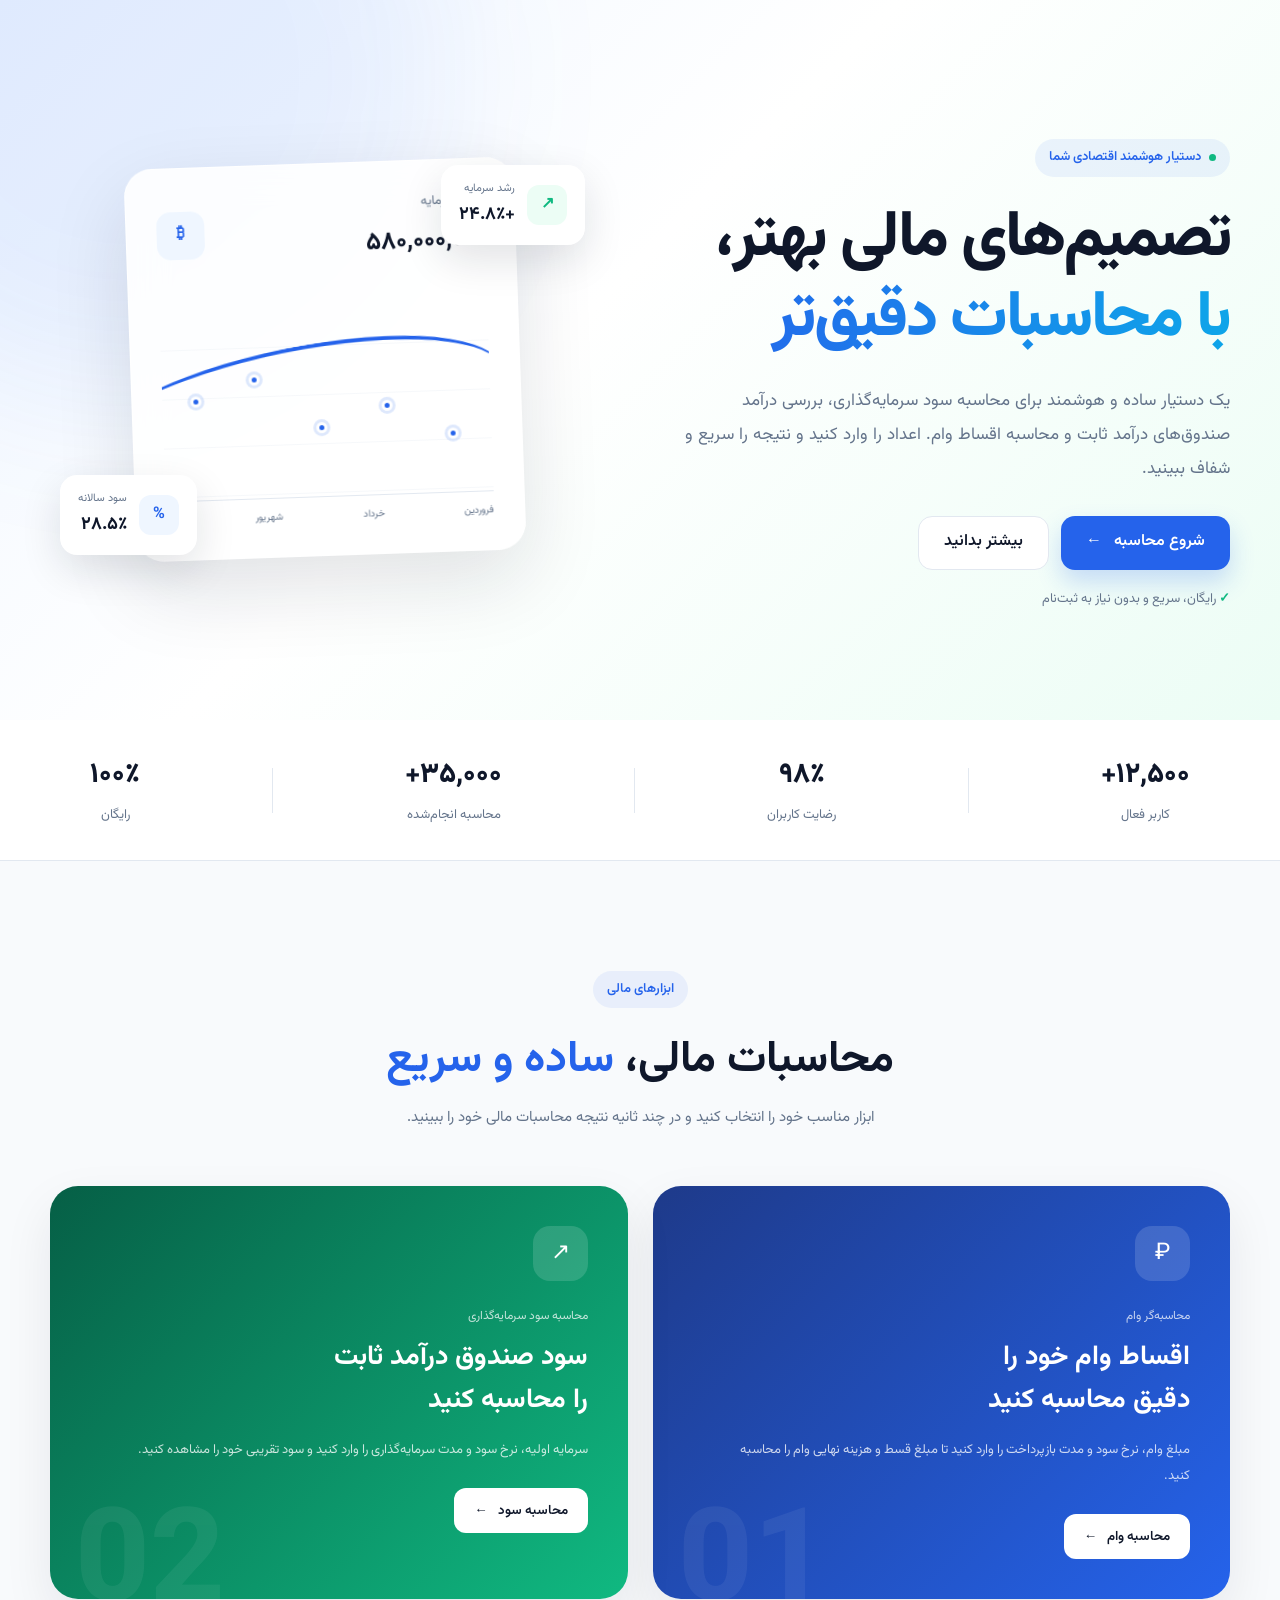
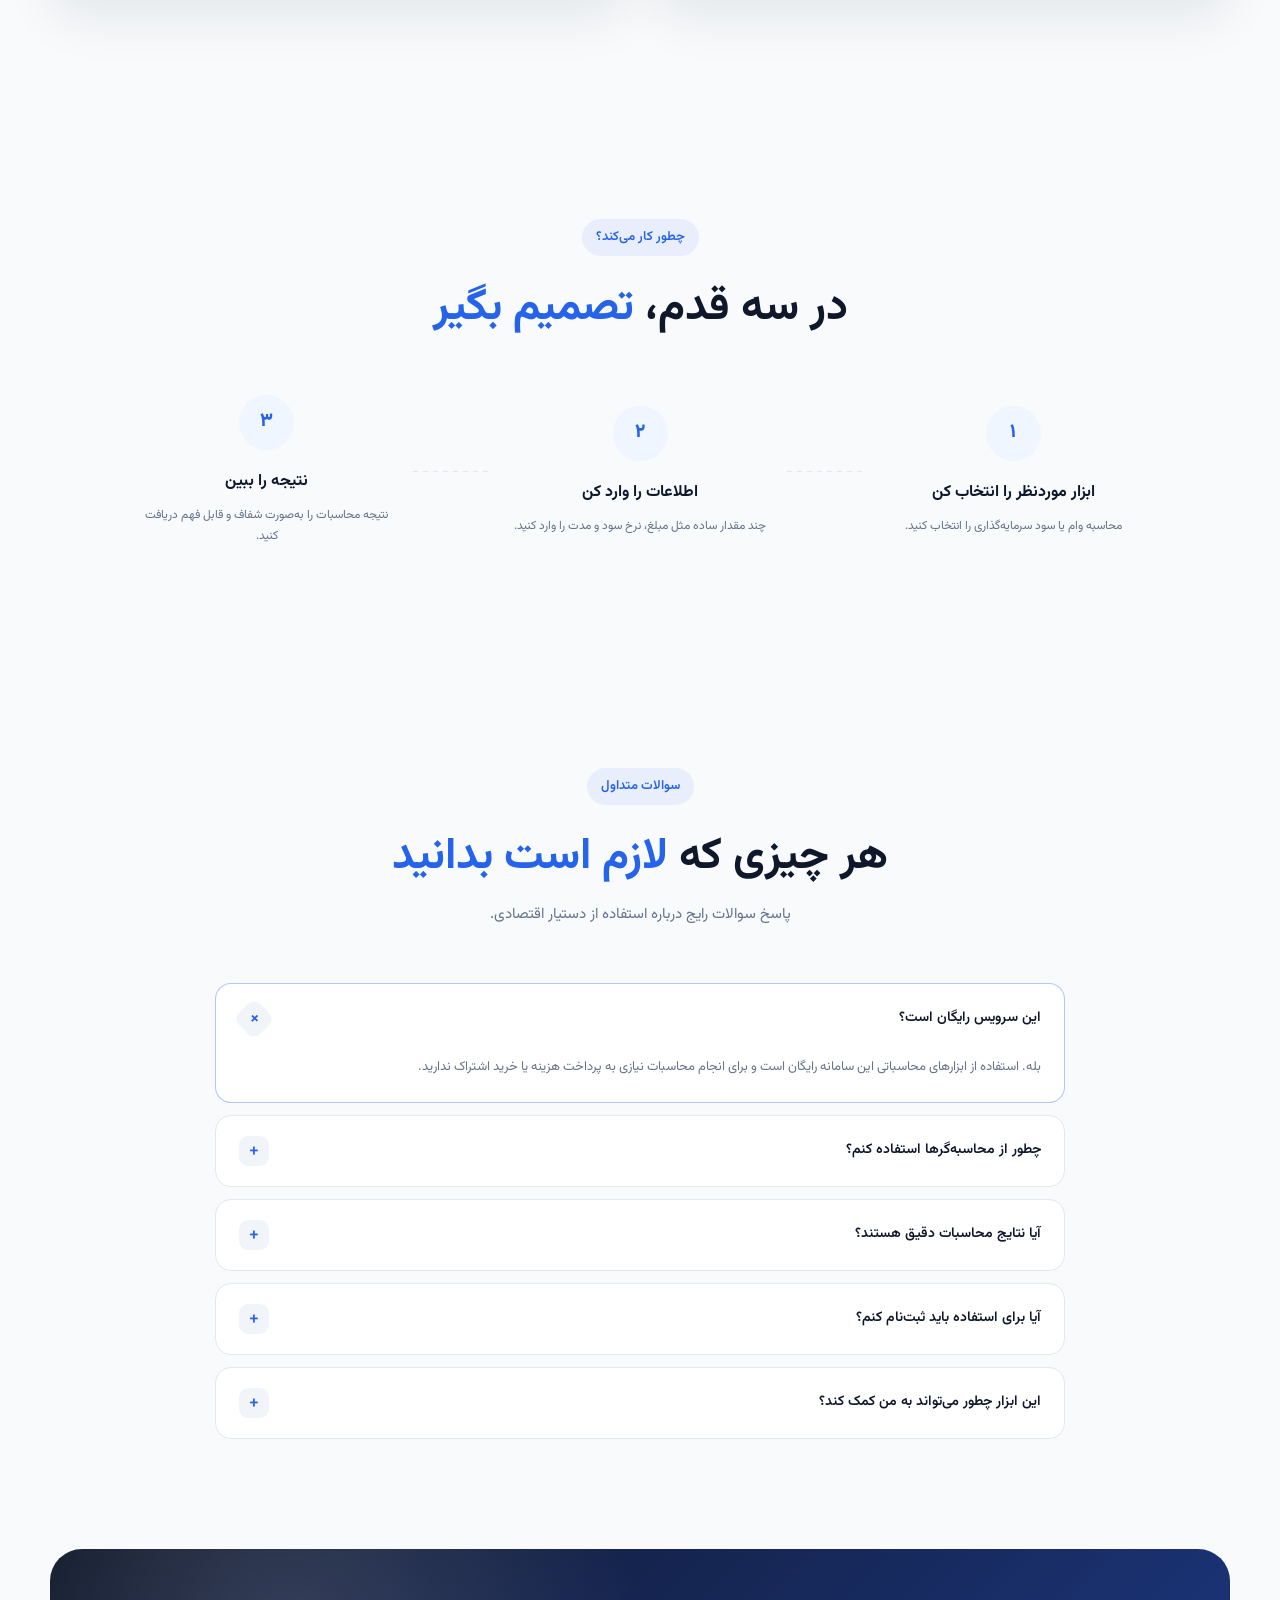
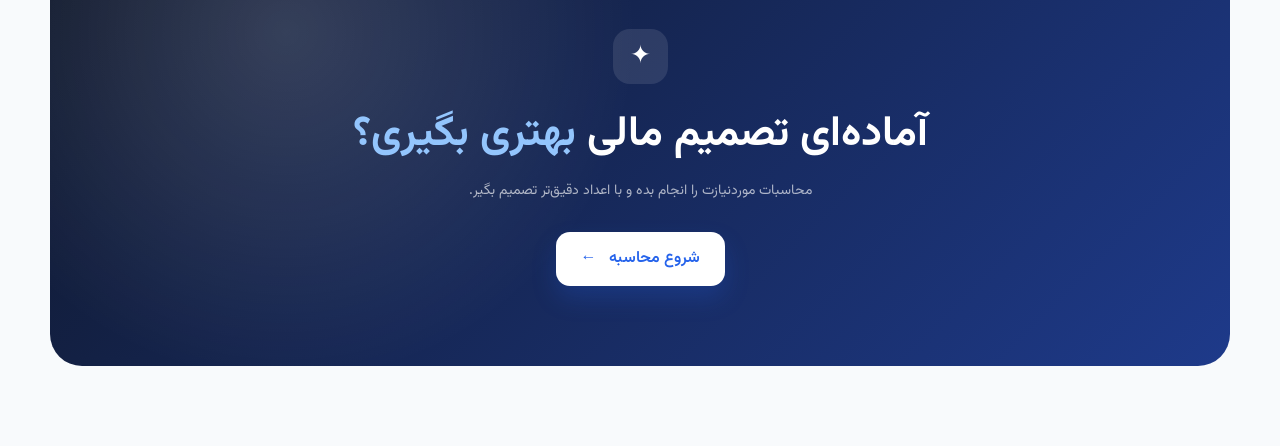
==== src/index.html @ a6ad6bf3 "added home page to project" ====
<!DOCTYPE html>
<html lang="fa" dir="rtl">
<head>
    <meta charset="UTF-8">
    <meta name="viewport" content="width=device-width, initial-scale=1.0">

    <title>دستیار هوشمند اقتصادی</title>

    <link rel="preconnect" href="https://fonts.googleapis.com">
    <link rel="preconnect" href="https://fonts.gstatic.com" crossorigin>
    <link href="https://fonts.googleapis.com/css2?family=Vazirmatn:wght@300;400;500;600;700;800&display=swap" rel="stylesheet">

    <link rel="stylesheet" href="css/style.css">
</head>

<body>

<main class="home-page">

    <!-- =========================
         HERO SECTION
    ========================== -->

    <section class="hero">

        <div class="hero-background"></div>

        <div class="hero-container">

            <div class="hero-content">

                <div class="hero-badge">
                    <span class="badge-dot"></span>
                    دستیار هوشمند اقتصادی شما
                </div>

                <h1>
                    تصمیم‌های مالی بهتر،
                    <span>با محاسبات دقیق‌تر</span>
                </h1>

                <p class="hero-description">
                    یک دستیار ساده و هوشمند برای محاسبه سود سرمایه‌گذاری،
                    بررسی درآمد صندوق‌های درآمد ثابت و محاسبه اقساط وام.
                    اعداد را وارد کنید و نتیجه را سریع و شفاف ببینید.
                </p>

                <div class="hero-actions">

                    <a href="#calculators" class="primary-button">
                        شروع محاسبه
                        <span>←</span>
                    </a>

                    <a href="#faq" class="secondary-button">
                        بیشتر بدانید
                    </a>

                </div>

                <div class="hero-note">
                    <span>✓</span>
                    رایگان، سریع و بدون نیاز به ثبت‌نام
                </div>

            </div>


            <!-- Hero Visual -->

            <div class="hero-visual">

                <div class="floating-card card-top">
                    <div class="mini-icon green">
                        ↗
                    </div>

                    <div>
                        <span>رشد سرمایه</span>
                        <strong>+۲۴.۸٪</strong>
                    </div>
                </div>


                <div class="main-dashboard-card">

                    <div class="dashboard-header">
                        <div>
                            <span>ارزش سرمایه</span>
                            <strong>۵۸۰,۰۰۰,۰۰۰</strong>
                        </div>

                        <div class="dashboard-icon">
                            ₿
                        </div>
                    </div>

                    <div class="chart">

                        <div class="chart-line"></div>

                        <div class="chart-point point-1"></div>
                        <div class="chart-point point-2"></div>
                        <div class="chart-point point-3"></div>
                        <div class="chart-point point-4"></div>
                        <div class="chart-point point-5"></div>

                    </div>

                    <div class="chart-labels">
                        <span>فروردین</span>
                        <span>خرداد</span>
                        <span>شهریور</span>
                        <span>آذر</span>
                    </div>

                </div>


                <div class="floating-card card-bottom">

                    <div class="mini-icon blue">
                        %
                    </div>

                    <div>
                        <span>سود سالانه</span>
                        <strong>۲۸.۵٪</strong>
                    </div>

                </div>

            </div>

        </div>

    </section>


    <!-- =========================
         STATISTICS
    ========================== -->

    <section class="statistics">

        <div class="stats-container">

            <div class="stat-item">
                <strong>۱۲,۵۰۰+</strong>
                <span>کاربر فعال</span>
            </div>

            <div class="stat-divider"></div>

            <div class="stat-item">
                <strong>۹۸٪</strong>
                <span>رضایت کاربران</span>
            </div>

            <div class="stat-divider"></div>

            <div class="stat-item">
                <strong>۳۵,۰۰۰+</strong>
                <span>محاسبه انجام‌شده</span>
            </div>

            <div class="stat-divider"></div>

            <div class="stat-item">
                <strong>۱۰۰٪</strong>
                <span>رایگان</span>
            </div>

        </div>

    </section>


    <!-- =========================
         CALCULATORS
    ========================== -->

    <section class="calculators" id="calculators">

        <div class="section-heading">

            <div class="section-badge">
                ابزارهای مالی
            </div>

            <h2>
                محاسبات مالی،
                <span>ساده و سریع</span>
            </h2>

            <p>
                ابزار مناسب خود را انتخاب کنید و در چند ثانیه نتیجه
                محاسبات مالی خود را ببینید.
            </p>

        </div>


        <div class="calculator-grid">

            <!-- Loan -->

            <article class="calculator-card loan-card">

                <div class="card-icon">
                    <span>₽</span>
                </div>

                <div class="card-content">

                    <div class="card-label">
                        محاسبه‌گر وام
                    </div>

                    <h3>
                        اقساط وام خود را
                        <br>
                        دقیق محاسبه کنید
                    </h3>

                    <p>
                        مبلغ وام، نرخ سود و مدت بازپرداخت را وارد کنید
                        تا مبلغ قسط و هزینه نهایی وام را محاسبه کنید.
                    </p>

                    <button class="card-button" type="button">
                        محاسبه وام
                        <span>←</span>
                    </button>

                </div>

                <div class="card-decoration">
                    01
                </div>

            </article>


            <!-- Investment -->

            <article class="calculator-card investment-card">

                <div class="card-icon">
                    <span>↗</span>
                </div>

                <div class="card-content">

                    <div class="card-label">
                        محاسبه سود سرمایه‌گذاری
                    </div>

                    <h3>
                        سود صندوق درآمد ثابت
                        <br>
                        را محاسبه کنید
                    </h3>

                    <p>
                        سرمایه اولیه، نرخ سود و مدت سرمایه‌گذاری را
                        وارد کنید و سود تقریبی خود را مشاهده کنید.
                    </p>

                    <button class="card-button" type="button">
                        محاسبه سود
                        <span>←</span>
                    </button>

                </div>

                <div class="card-decoration">
                    02
                </div>

            </article>

        </div>

    </section>


    <!-- =========================
         HOW IT WORKS
    ========================== -->

    <section class="how-it-works">

        <div class="section-heading">

            <div class="section-badge">
                چطور کار می‌کند؟
            </div>

            <h2>
                در سه قدم،
                <span>تصمیم بگیر</span>
            </h2>

        </div>


        <div class="steps">

            <div class="step">

                <div class="step-number">
                    ۱
                </div>

                <div class="step-content">

                    <h3>ابزار موردنظر را انتخاب کن</h3>

                    <p>
                        محاسبه وام یا سود سرمایه‌گذاری را انتخاب کنید.
                    </p>

                </div>

            </div>


            <div class="step-line"></div>


            <div class="step">

                <div class="step-number">
                    ۲
                </div>

                <div class="step-content">

                    <h3>اطلاعات را وارد کن</h3>

                    <p>
                        چند مقدار ساده مثل مبلغ، نرخ سود و مدت را وارد کنید.
                    </p>

                </div>

            </div>


            <div class="step-line"></div>


            <div class="step">

                <div class="step-number">
                    ۳
                </div>

                <div class="step-content">

                    <h3>نتیجه را ببین</h3>

                    <p>
                        نتیجه محاسبات را به‌صورت شفاف و قابل فهم دریافت کنید.
                    </p>

                </div>

            </div>

        </div>

    </section>


    <!-- =========================
         FAQ
    ========================== -->

    <section class="faq" id="faq">

        <div class="section-heading">

            <div class="section-badge">
                سوالات متداول
            </div>

            <h2>
                هر چیزی که
                <span>لازم است بدانید</span>
            </h2>

            <p>
                پاسخ سوالات رایج درباره استفاده از دستیار اقتصادی.
            </p>

        </div>


        <div class="faq-container">

            <details class="faq-item" open>

                <summary>
                    این سرویس رایگان است؟
                    <span>+</span>
                </summary>

                <p>
                    بله. استفاده از ابزارهای محاسباتی این سامانه
                    رایگان است و برای انجام محاسبات نیازی به پرداخت
                    هزینه یا خرید اشتراک ندارید.
                </p>

            </details>


            <details class="faq-item">

                <summary>
                    چطور از محاسبه‌گرها استفاده کنم؟
                    <span>+</span>
                </summary>

                <p>
                    کافی است ابزار موردنظر خود را انتخاب کنید،
                    اطلاعات موردنیاز را وارد کنید و نتیجه محاسبه
                    را مشاهده کنید.
                </p>

            </details>


            <details class="faq-item">

                <summary>
                    آیا نتایج محاسبات دقیق هستند؟
                    <span>+</span>
                </summary>

                <p>
                    محاسبات بر اساس اطلاعاتی که وارد می‌کنید انجام
                    می‌شوند. نتیجه برای برآورد و تصمیم‌گیری اولیه
                    طراحی شده و ممکن است با شرایط واقعی بانک یا
                    صندوق متفاوت باشد.
                </p>

            </details>


            <details class="faq-item">

                <summary>
                    آیا برای استفاده باید ثبت‌نام کنم؟
                    <span>+</span>
                </summary>

                <p>
                    خیر. برای انجام محاسبات نیازی به ایجاد حساب کاربری
                    یا ثبت‌نام ندارید.
                </p>

            </details>


            <details class="faq-item">

                <summary>
                    این ابزار چطور می‌تواند به من کمک کند؟
                    <span>+</span>
                </summary>

                <p>
                    با تبدیل محاسبات پیچیده مالی به چند ورودی ساده،
                    می‌توانید قبل از تصمیم‌گیری تصویر واضح‌تری از
                    هزینه و بازده احتمالی سرمایه خود داشته باشید.
                </p>

            </details>

        </div>

    </section>


    <!-- =========================
         FINAL CTA
    ========================== -->

    <section class="final-cta">

        <div class="cta-content">

            <div class="cta-icon">
                ✦
            </div>

            <h2>
                آماده‌ای تصمیم مالی
                <span>بهتری بگیری؟</span>
            </h2>

            <p>
                محاسبات موردنیازت را انجام بده و با اعداد دقیق‌تر
                تصمیم بگیر.
            </p>

            <a href="#calculators" class="cta-button">
                شروع محاسبه
                <span>←</span>
            </a>

        </div>

    </section>

</main>

<script src="js/main.js"></script>

</body>
</html>
---- src/css/style.css ----
:root {
    --primary: #2563eb;
    --primary-dark: #1d4ed8;
    --secondary: #10b981;
    --background: #f8fafc;
    --surface: #ffffff;
    --text: #0f172a;
    --text-secondary: #64748b;
    --border: #e2e8f0;
    --radius-lg: 28px;
    --radius-md: 18px;
    --shadow: 0 20px 50px rgba(15, 23, 42, 0.08);
}

* {
    margin: 0;
    padding: 0;
    box-sizing: border-box;
}

html {
    scroll-behavior: smooth;
}

body {
    font-family: "Vazirmatn", sans-serif;
    background: var(--background);
    color: var(--text);
    line-height: 1.8;
}

button, a {
    font-family: inherit;
}

a {
    text-decoration: none;
    color: inherit;
}

/* ========================= HERO ========================= */
.hero {
    position: relative;
    min-height: 720px;
    overflow: hidden;
    background: linear-gradient(135deg, #eff6ff 0%, #ffffff 45%, #ecfdf5 100%);
}

.hero-background {
    position: absolute;
    width: 650px;
    height: 650px;
    border-radius: 50%;
    background: rgba(37, 99, 235, 0.08);
    filter: blur(80px);
    top: -250px;
    left: -200px;
}

.hero-container {
    width: min(1180px, calc(100% - 40px));
    margin: auto;
    min-height: 720px;
    display: grid;
    grid-template-columns: 1fr 1fr;
    align-items: center;
    gap: 80px;
    position: relative;
    z-index: 2;
}

/* Hero Content */
.hero-content {
    padding-top: 30px;
}

.hero-badge, .section-badge {
    display: inline-flex;
    align-items: center;
    gap: 8px;
    padding: 7px 14px;
    border-radius: 999px;
    background: rgba(37, 99, 235, 0.08);
    color: var(--primary);
    font-size: 13px;
    font-weight: 600;
    margin-bottom: 22px;
}

.badge-dot {
    width: 7px;
    height: 7px;
    background: var(--secondary);
    border-radius: 50%;
}

.hero h1 {
    font-size: clamp(42px, 5vw, 70px);
    line-height: 1.25;
    letter-spacing: -2px;
    font-weight: 800;
    margin-bottom: 25px;
}

.hero h1 span {
    display: block;
    background: linear-gradient(90deg, var(--primary), #0ea5e9);
    -webkit-background-clip: text;
    background-clip: text;
    color: transparent;
}

.hero-description {
    max-width: 580px;
    font-size: 17px;
    color: var(--text-secondary);
    line-height: 2;
    margin-bottom: 30px;
}

.hero-actions {
    display: flex;
    gap: 12px;
    flex-wrap: wrap;
}

.primary-button, .secondary-button, .cta-button {
    display: inline-flex;
    align-items: center;
    justify-content: center;
    gap: 12px;
    min-height: 54px;
    padding: 0 25px;
    border-radius: 14px;
    font-weight: 600;
    transition: transform 0.2s ease, box-shadow 0.2s ease;
}

.primary-button, .cta-button {
    color: white;
    background: var(--primary);
    box-shadow: 0 12px 25px rgba(37, 99, 235, 0.22);
}

.primary-button:hover, .cta-button:hover {
    transform: translateY(-3px);
    box-shadow: 0 16px 30px rgba(37, 99, 235, 0.28);
}

.secondary-button {
    background: white;
    border: 1px solid var(--border);
}

.secondary-button:hover {
    transform: translateY(-2px);
}

.hero-note {
    margin-top: 18px;
    color: var(--text-secondary);
    font-size: 13px;
}

.hero-note span {
    color: var(--secondary);
    font-weight: bold;
}

/* ========================= HERO VISUAL ========================= */
.hero-visual {
    position: relative;
    height: 500px;
    display: flex;
    align-items: center;
    justify-content: center;
}

.main-dashboard-card {
    width: 390px;
    padding: 30px;
    border-radius: 28px;
    background: rgba(255, 255, 255, 0.88);
    backdrop-filter: blur(20px);
    border: 1px solid rgba(255, 255, 255, 0.8);
    box-shadow: 0 30px 80px rgba(15, 23, 42, 0.12);
    transform: rotate(-2deg);
}

.dashboard-header {
    display: flex;
    align-items: center;
    justify-content: space-between;
}

.dashboard-header span {
    display: block;
    color: var(--text-secondary);
    font-size: 13px;
}

.dashboard-header strong {
    display: block;
    margin-top: 5px;
    font-size: 25px;
}

.dashboard-icon {
    width: 48px;
    height: 48px;
    display: flex;
    align-items: center;
    justify-content: center;
    border-radius: 14px;
    background: #eff6ff;
    color: var(--primary);
    font-weight: bold;
}

.chart {
    height: 200px;
    margin-top: 30px;
    position: relative;
    overflow: hidden;
    border-bottom: 1px solid var(--border);
    background: repeating-linear-gradient(to bottom, transparent, transparent 48px, #eef2f7 49px);
}

.chart-line {
    position: absolute;
    width: 130%;
    height: 130px;
    right: -15px;
    top: 50px;
    border-top: 4px solid var(--primary);
    border-radius: 50%;
    transform: rotate(-8deg) skewX(-20deg);
}

.chart-point {
    position: absolute;
    width: 11px;
    height: 11px;
    border-radius: 50%;
    background: var(--primary);
    border: 3px solid white;
    box-shadow: 0 0 0 3px rgba(37, 99, 235, 0.15);
}

.point-1 {
    right: 10%;
    top: 135px;
}

.point-2 {
    right: 30%;
    top: 105px;
}

.point-3 {
    right: 50%;
    top: 125px;
}

.point-4 {
    right: 70%;
    top: 75px;
}

.point-5 {
    right: 88%;
    top: 95px;
}

.chart-labels {
    display: flex;
    justify-content: space-between;
    margin-top: 10px;
    color: var(--text-secondary);
    font-size: 10px;
}

.floating-card {
    position: absolute;
    display: flex;
    align-items: center;
    gap: 12px;
    padding: 14px 18px;
    background: white;
    border-radius: 17px;
    box-shadow: 0 15px 40px rgba(15, 23, 42, 0.12);
    z-index: 3;
}

.floating-card span {
    display: block;
    color: var(--text-secondary);
    font-size: 11px;
}

.floating-card strong {
    display: block;
    font-size: 18px;
}

.card-top {
    top: 55px;
    right: 15px;
}

.card-bottom {
    bottom: 55px;
    left: 10px;
}

.mini-icon {
    width: 40px;
    height: 40px;
    display: flex;
    align-items: center;
    justify-content: center;
    border-radius: 12px;
    font-weight: bold;
}

.mini-icon.green {
    color: var(--secondary);
    background: #ecfdf5;
}

.mini-icon.blue {
    color: var(--primary);
    background: #eff6ff;
}

/* ========================= STATISTICS ========================= */
.statistics {
    background: var(--surface);
    border-bottom: 1px solid var(--border);
}

.stats-container {
    width: min(1100px, calc(100% - 40px));
    margin: auto;
    min-height: 140px;
    display: flex;
    align-items: center;
    justify-content: space-between;
}

.stat-item {
    text-align: center;
}

.stat-item strong {
    display: block;
    font-size: 28px;
    font-weight: 800;
    color: var(--text);
}

.stat-item span {
    color: var(--text-secondary);
    font-size: 13px;
}

.stat-divider {
    height: 45px;
    width: 1px;
    background: var(--border);
}

/* ========================= GENERAL SECTIONS ========================= */
.calculators, .how-it-works, .faq {
    width: min(1180px, calc(100% - 40px));
    margin: auto;
    padding: 110px 0;
}

.section-heading {
    max-width: 650px;
    margin: 0 auto 55px;
    text-align: center;
}

.section-heading h2 {
    font-size: clamp(30px, 4vw, 44px);
    line-height: 1.4;
    margin-bottom: 12px;
}

.section-heading h2 span {
    color: var(--primary);
}

.section-heading p {
    color: var(--text-secondary);
    font-size: 15px;
}

/* ========================= CALCULATOR CARDS ========================= */
.calculator-grid {
    display: grid;
    grid-template-columns: repeat(2, 1fr);
    gap: 25px;
}

.calculator-card {
    position: relative;
    overflow: hidden;
    min-height: 360px;
    padding: 40px;
    border-radius: var(--radius-lg);
    color: white;
    box-shadow: var(--shadow);
    transition: transform 0.25s ease, box-shadow 0.25s ease;
}

.calculator-card:hover {
    transform: translateY(-7px);
    box-shadow: 0 30px 60px rgba(15, 23, 42, 0.13);
}

.loan-card {
    background: linear-gradient(135deg, #1e3a8a, #2563eb);
}

.investment-card {
    background: linear-gradient(135deg, #065f46, #10b981);
}

.card-icon {
    width: 55px;
    height: 55px;
    display: flex;
    align-items: center;
    justify-content: center;
    border-radius: 17px;
    background: rgba(255, 255, 255, 0.14);
    font-size: 23px;
    margin-bottom: 25px;
}

.card-label {
    font-size: 12px;
    opacity: 0.75;
    margin-bottom: 8px;
}

.calculator-card h3 {
    font-size: 27px;
    line-height: 1.6;
    margin-bottom: 15px;
}

.calculator-card p {
    max-width: 470px;
    color: rgba(255, 255, 255, 0.78);
    font-size: 13px;
    line-height: 2;
}

.card-button {
    margin-top: 25px;
    padding: 12px 20px;
    border: 0;
    border-radius: 12px;
    background: white;
    color: var(--text);
    font-family: inherit;
    font-weight: 600;
    cursor: pointer;
    display: flex;
    gap: 10px;
    align-items: center;
}

.card-decoration {
    position: absolute;
    bottom: -35px;
    left: 25px;
    font-size: 130px;
    font-weight: 800;
    opacity: 0.06;
    line-height: 1;
}

/* ========================= HOW IT WORKS ========================= */
.how-it-works {
    max-width: 1000px;
}

.steps {
    display: flex;
    align-items: center;
    justify-content: center;
    gap: 20px;
}

.step {
    flex: 1;
    text-align: center;
}

.step-number {
    width: 55px;
    height: 55px;
    margin: 0 auto 18px;
    display: flex;
    align-items: center;
    justify-content: center;
    border-radius: 50%;
    background: #eff6ff;
    color: var(--primary);
    font-weight: 800;
    font-size: 19px;
}

.step h3 {
    font-size: 16px;
    margin-bottom: 8px;
}

.step p {
    color: var(--text-secondary);
    font-size: 12px;
}

.step-line {
    width: 80px;
    height: 1px;
    background: repeating-linear-gradient(to right, var(--border) 0, var(--border) 5px, transparent 5px, transparent 10px);
}

/* ========================= FAQ ========================= */
.faq {
    max-width: 850px;
}

.faq-container {
    display: flex;
    flex-direction: column;
    gap: 12px;
}

.faq-item {
    background: white;
    border: 1px solid var(--border);
    border-radius: 16px;
    overflow: hidden;
    transition: border-color 0.2s ease;
}

.faq-item[open] {
    border-color: rgba(37, 99, 235, 0.35);
}

.faq-item summary {
    cursor: pointer;
    list-style: none;
    padding: 20px 23px;
    display: flex;
    align-items: center;
    justify-content: space-between;
    font-size: 14px;
    font-weight: 600;
}

.faq-item summary::-webkit-details-marker {
    display: none;
}

.faq-item summary span {
    width: 30px;
    height: 30px;
    display: flex;
    align-items: center;
    justify-content: center;
    border-radius: 9px;
    background: #f1f5f9;
    color: var(--primary);
    font-size: 18px;
    transition: transform 0.2s ease;
}

.faq-item[open] summary span {
    transform: rotate(45deg);
}

.faq-item p {
    padding: 0 23px 22px;
    color: var(--text-secondary);
    font-size: 13px;
    line-height: 2;
}

/* ========================= FINAL CTA ========================= */
.final-cta {
    width: min(1180px, calc(100% - 40px));
    margin: 0 auto 80px;
    border-radius: 32px;
    padding: 80px 30px;
    text-align: center;
    background: radial-gradient(circle at 20% 20%, rgba(255, 255, 255, 0.15), transparent 35%), linear-gradient(135deg, #0f172a, #1e3a8a);
    color: white;
}

.cta-content {
    max-width: 600px;
    margin: auto;
}

.cta-icon {
    width: 55px;
    height: 55px;
    margin: 0 auto 20px;
    display: flex;
    align-items: center;
    justify-content: center;
    border-radius: 17px;
    background: rgba(255, 255, 255, 0.1);
    font-size: 25px;
}

.final-cta h2 {
    font-size: clamp(28px, 4vw, 42px);
    line-height: 1.5;
    margin-bottom: 12px;
}

.final-cta h2 span {
    color: #93c5fd;
}

.final-cta p {
    color: rgba(255, 255, 255, 0.65);
    font-size: 14px;
    margin-bottom: 28px;
}

.cta-button {
    background: white;
    color: var(--primary);
}

/* ========================= RESPONSIVE ========================= */
@media (max-width: 900px) {
    .hero-container {
        grid-template-columns: 1fr;
        text-align: center;
        gap: 20px;
        padding-top: 80px;
        padding-bottom: 80px;
    }

    .hero {
        min-height: auto;
    }

    .hero-container {
        min-height: auto;
    }

    .hero-description {
        margin-left: auto;
        margin-right: auto;
    }

    .hero-actions {
        justify-content: center;
    }

    .hero-note {
        text-align: center;
    }

    .hero-visual {
        height: 430px;
    }

    .calculator-grid {
        grid-template-columns: 1fr;
    }

    .stats-container {
        flex-wrap: wrap;
        padding: 35px 0;
        gap: 30px;
    }

    .stat-item {
        width: calc(50% - 15px);
    }

    .stat-divider {
        display: none;
    }
}

@media (max-width: 650px) {
    .hero-container, .calculators, .how-it-works, .faq {
        width: min(100% - 28px, 1180px);
    }

    .hero h1 {
        font-size: 38px;
        letter-spacing: -1px;
    }

    .hero-description {
        font-size: 14px;
    }

    .hero-visual {
        height: 350px;
    }

    .main-dashboard-card {
        width: min(330px, 90vw);
        padding: 22px;
    }

    .floating-card {
        padding: 10px 13px;
    }

    .card-top {
        top: 20px;
        right: 0;
    }

    .card-bottom {
        bottom: 20px;
        left: 0;
    }

    .calculator-card {
        padding: 28px;
        min-height: 330px;
    }

    .calculator-card h3 {
        font-size: 23px;
    }

    .steps {
        flex-direction: column;
        gap: 25px;
    }

    .step {
        max-width: 300px;
    }

    .step-line {
        width: 1px;
        height: 45px;
    }

    .stat-item strong {
        font-size: 22px;
    }

    .stat-item span {
        font-size: 11px;
    }

    .final-cta {
        width: calc(100% - 28px);
        padding: 60px 20px;
    }
}

@media (max-width: 420px) {
    .hero-actions {
        flex-direction: column;
    }

    .primary-button, .secondary-button {
        width: 100%;
    }

    .hero-visual {
        transform: scale(0.92);
    }

    .calculator-card {
        padding: 25px;
    }
}
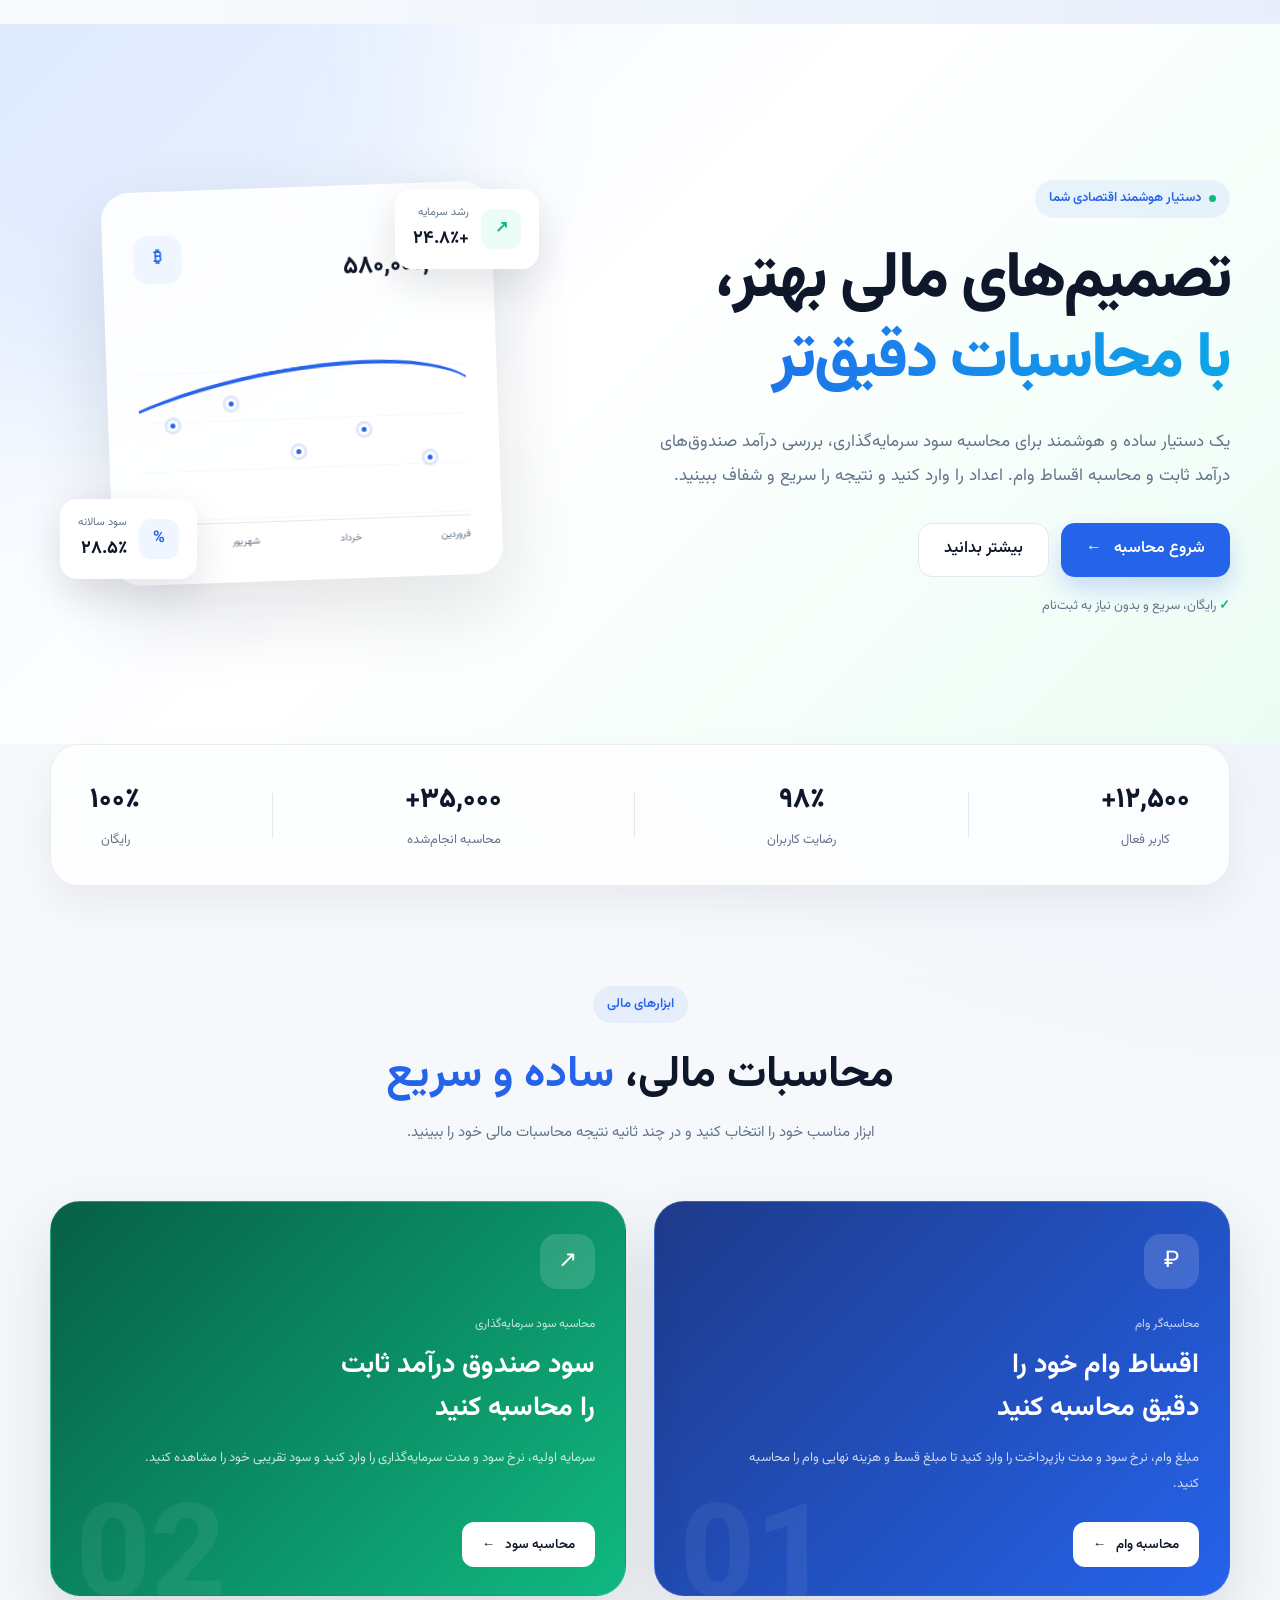
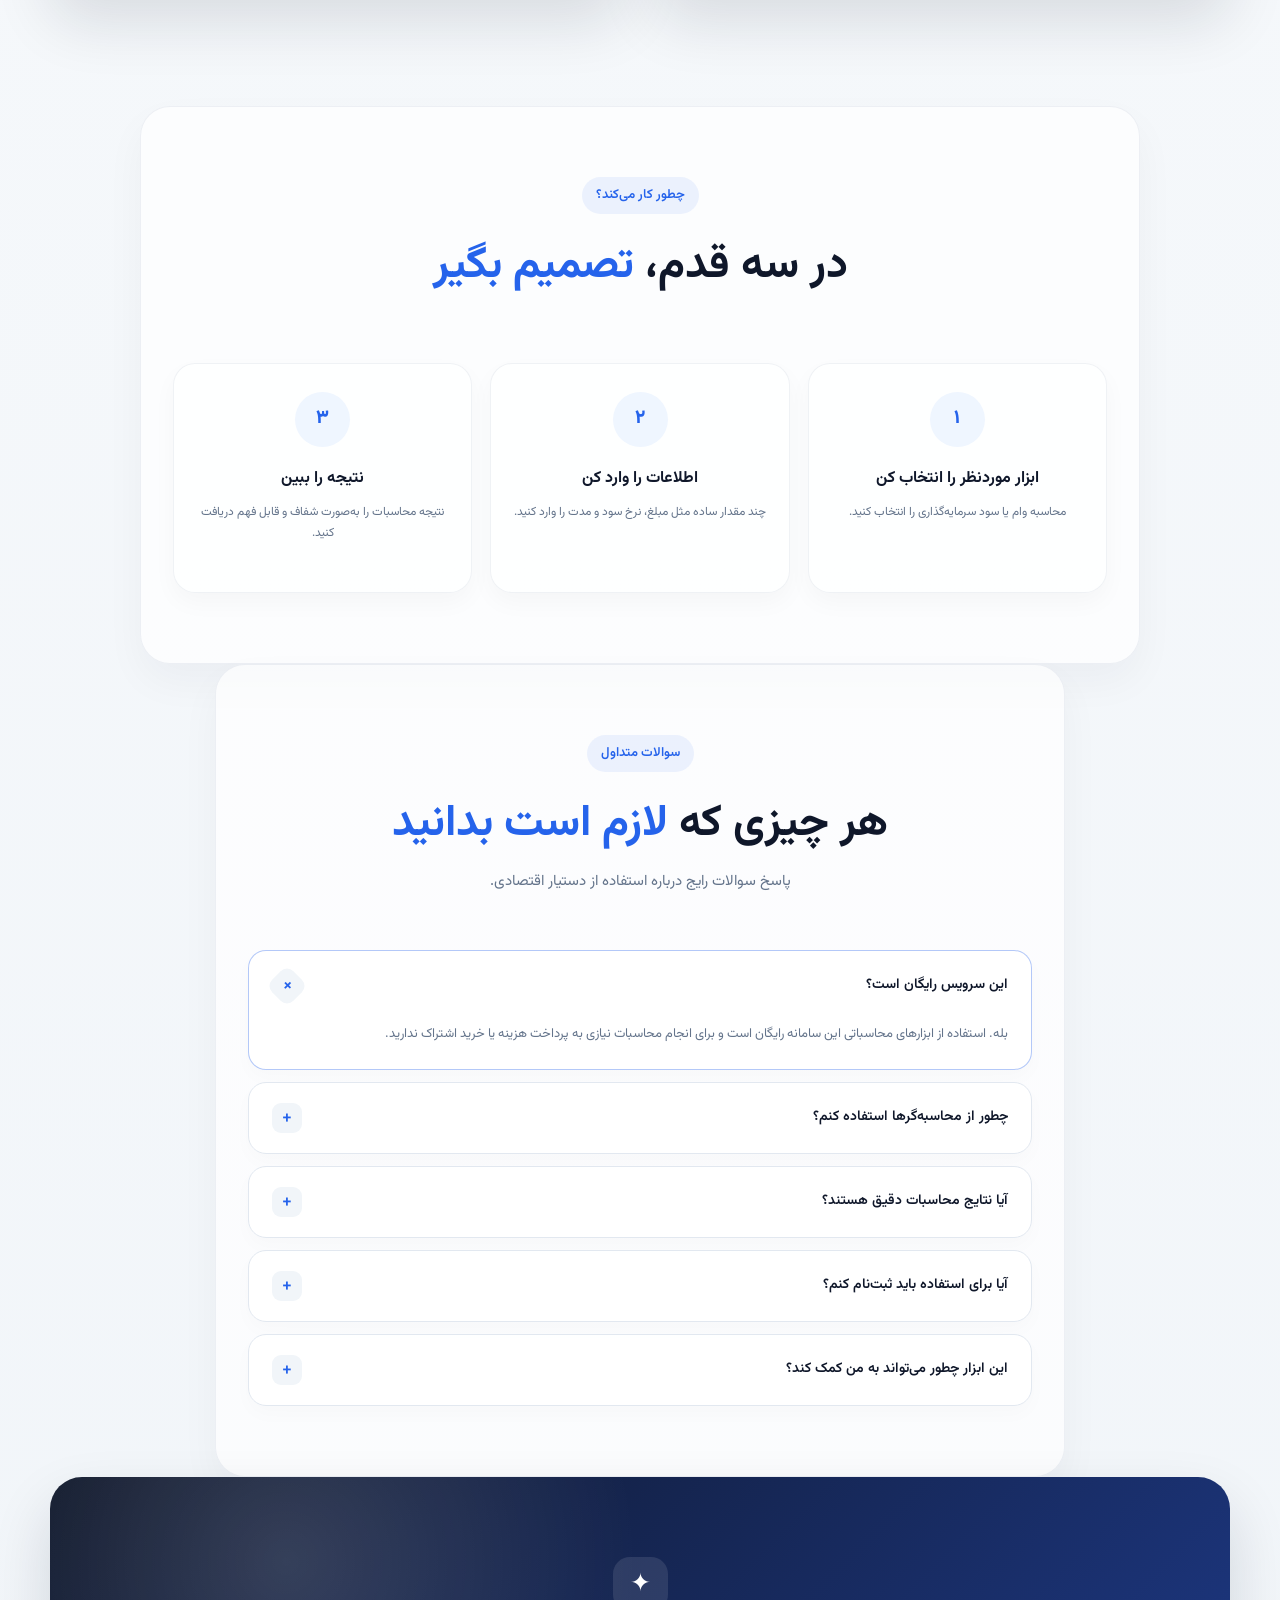
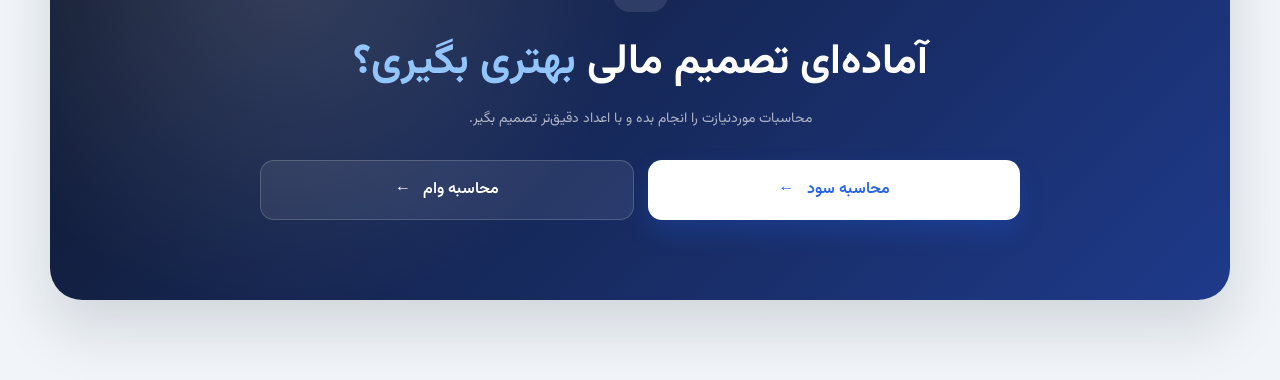
==== commit b743c114: "edited box sizes and field names in homepage" ====
--- a/src/index.html
+++ b/src/index.html
@@ -507,10 +507,17 @@
                 تصمیم بگیر.
             </p>
 
-            <a href="#calculators" class="cta-button">
-                شروع محاسبه
-                <span>←</span>
-            </a>
+            <div class="cta-actions">
+                <a href="#calculators" class="cta-button">
+                     محاسبه سود 
+                    <span>←</span>
+                </a>
+
+                <a href="#calculators" class="cta-button secondary-cta">
+                    محاسبه وام
+                    <span>←</span>
+                </a>
+            </div>
 
         </div>
 
--- a/src/css/style.css
+++ b/src/css/style.css
@@ -24,13 +24,20 @@
 
 body {
     font-family: "Vazirmatn", sans-serif;
-    background: var(--background);
+    background:
+        radial-gradient(circle at top right, rgba(37, 99, 235, 0.08), transparent 30%),
+        linear-gradient(180deg, #f8fafc 0%, #f1f5f9 100%);
     color: var(--text);
     line-height: 1.8;
+    padding: 24px 0 0;
 }
 
 button, a {
     font-family: inherit;
+}
+
+main.home-page {
+    display: block;
 }
 
 a {
@@ -62,9 +69,9 @@
     margin: auto;
     min-height: 720px;
     display: grid;
-    grid-template-columns: 1fr 1fr;
-    align-items: center;
-    gap: 80px;
+    grid-template-columns: 1.1fr 0.9fr;
+    align-items: center;
+    gap: 60px;
     position: relative;
     z-index: 2;
 }
@@ -335,8 +342,13 @@
 
 /* ========================= STATISTICS ========================= */
 .statistics {
-    background: var(--surface);
-    border-bottom: 1px solid var(--border);
+    width: min(1180px, calc(100% - 40px));
+    margin: 0 auto;
+    background: rgba(255, 255, 255, 0.75);
+    backdrop-filter: blur(12px);
+    border: 1px solid rgba(148, 163, 184, 0.18);
+    border-radius: 28px;
+    box-shadow: 0 18px 40px rgba(15, 23, 42, 0.06);
 }
 
 .stats-container {
@@ -377,6 +389,19 @@
     padding: 110px 0;
 }
 
+.calculators {
+    padding-top: 100px;
+}
+
+.how-it-works,
+.faq {
+    background: rgba(255, 255, 255, 0.7);
+    border: 1px solid rgba(148, 163, 184, 0.15);
+    border-radius: 30px;
+    padding: 70px 32px;
+    box-shadow: 0 18px 40px rgba(15, 23, 42, 0.04);
+}
+
 .section-heading {
     max-width: 650px;
     margin: 0 auto 55px;
@@ -401,18 +426,24 @@
 /* ========================= CALCULATOR CARDS ========================= */
 .calculator-grid {
     display: grid;
-    grid-template-columns: repeat(2, 1fr);
-    gap: 25px;
+    grid-template-columns: repeat(2, minmax(0, 1fr));
+    gap: 28px;
+    align-items: stretch;
 }
 
 .calculator-card {
     position: relative;
     overflow: hidden;
+    display: flex;
+    flex-direction: column;
+    justify-content: space-between;
     min-height: 360px;
-    padding: 40px;
-    border-radius: var(--radius-lg);
+    height: 100%;
+    padding: 32px 30px 28px;
+    border-radius: 30px;
+    border: 1px solid rgba(255, 255, 255, 0.12);
     color: white;
-    box-shadow: var(--shadow);
+    box-shadow: 0 26px 60px rgba(15, 23, 42, 0.12);
     transition: transform 0.25s ease, box-shadow 0.25s ease;
 }
 
@@ -439,6 +470,14 @@
     background: rgba(255, 255, 255, 0.14);
     font-size: 23px;
     margin-bottom: 25px;
+    flex-shrink: 0;
+}
+
+.card-content {
+    display: flex;
+    flex-direction: column;
+    flex: 1;
+    justify-content: flex-start;
 }
 
 .card-label {
@@ -458,6 +497,7 @@
     color: rgba(255, 255, 255, 0.78);
     font-size: 13px;
     line-height: 2;
+    margin-bottom: auto;
 }
 
 .card-button {
@@ -470,9 +510,11 @@
     font-family: inherit;
     font-weight: 600;
     cursor: pointer;
-    display: flex;
+    display: inline-flex;
+    width: fit-content;
     gap: 10px;
     align-items: center;
+    justify-content: center;
 }
 
 .card-decoration {
@@ -491,15 +533,25 @@
 }
 
 .steps {
-    display: flex;
-    align-items: center;
-    justify-content: center;
-    gap: 20px;
+    display: grid;
+    grid-template-columns: repeat(3, minmax(0, 1fr));
+    align-items: stretch;
+    gap: 18px;
+    padding-top: 10px;
 }
 
 .step {
-    flex: 1;
+    display: flex;
+    flex-direction: column;
+    justify-content: flex-start;
     text-align: center;
+    background: rgba(255, 255, 255, 0.7);
+    border: 1px solid rgba(148, 163, 184, 0.14);
+    border-radius: 22px;
+    padding: 28px 18px;
+    min-height: 230px;
+    height: 100%;
+    box-shadow: 0 10px 24px rgba(15, 23, 42, 0.03);
 }
 
 .step-number {
@@ -527,9 +579,7 @@
 }
 
 .step-line {
-    width: 80px;
-    height: 1px;
-    background: repeating-linear-gradient(to right, var(--border) 0, var(--border) 5px, transparent 5px, transparent 10px);
+    display: none;
 }
 
 /* ========================= FAQ ========================= */
@@ -544,11 +594,12 @@
 }
 
 .faq-item {
-    background: white;
+    background: rgba(255, 255, 255, 0.9);
     border: 1px solid var(--border);
-    border-radius: 16px;
+    border-radius: 18px;
     overflow: hidden;
-    transition: border-color 0.2s ease;
+    transition: border-color 0.2s ease, box-shadow 0.2s ease;
+    box-shadow: 0 8px 20px rgba(15, 23, 42, 0.02);
 }
 
 .faq-item[open] {
@@ -562,6 +613,7 @@
     display: flex;
     align-items: center;
     justify-content: space-between;
+    gap: 16px;
     font-size: 14px;
     font-weight: 600;
 }
@@ -603,10 +655,11 @@
     text-align: center;
     background: radial-gradient(circle at 20% 20%, rgba(255, 255, 255, 0.15), transparent 35%), linear-gradient(135deg, #0f172a, #1e3a8a);
     color: white;
+    box-shadow: 0 28px 60px rgba(15, 23, 42, 0.14);
 }
 
 .cta-content {
-    max-width: 600px;
+    max-width: 760px;
     margin: auto;
 }
 
@@ -641,6 +694,32 @@
 .cta-button {
     background: white;
     color: var(--primary);
+}
+
+.cta-actions {
+    display: flex;
+    justify-content: center;
+    align-items: stretch;
+    flex-wrap: wrap;
+    gap: 14px;
+    width: 100%;
+}
+
+.cta-actions .cta-button {
+    flex: 1 1 0;
+    min-width: 220px;
+    max-width: 100%;
+    min-height: 60px;
+    padding-inline: 24px;
+    white-space: normal;
+    text-align: center;
+}
+
+.secondary-cta {
+    background: rgba(255, 255, 255, 0.08);
+    color: white;
+    border: 1px solid rgba(255, 255, 255, 0.18);
+    box-shadow: none;
 }
 
 /* ========================= RESPONSIVE ========================= */
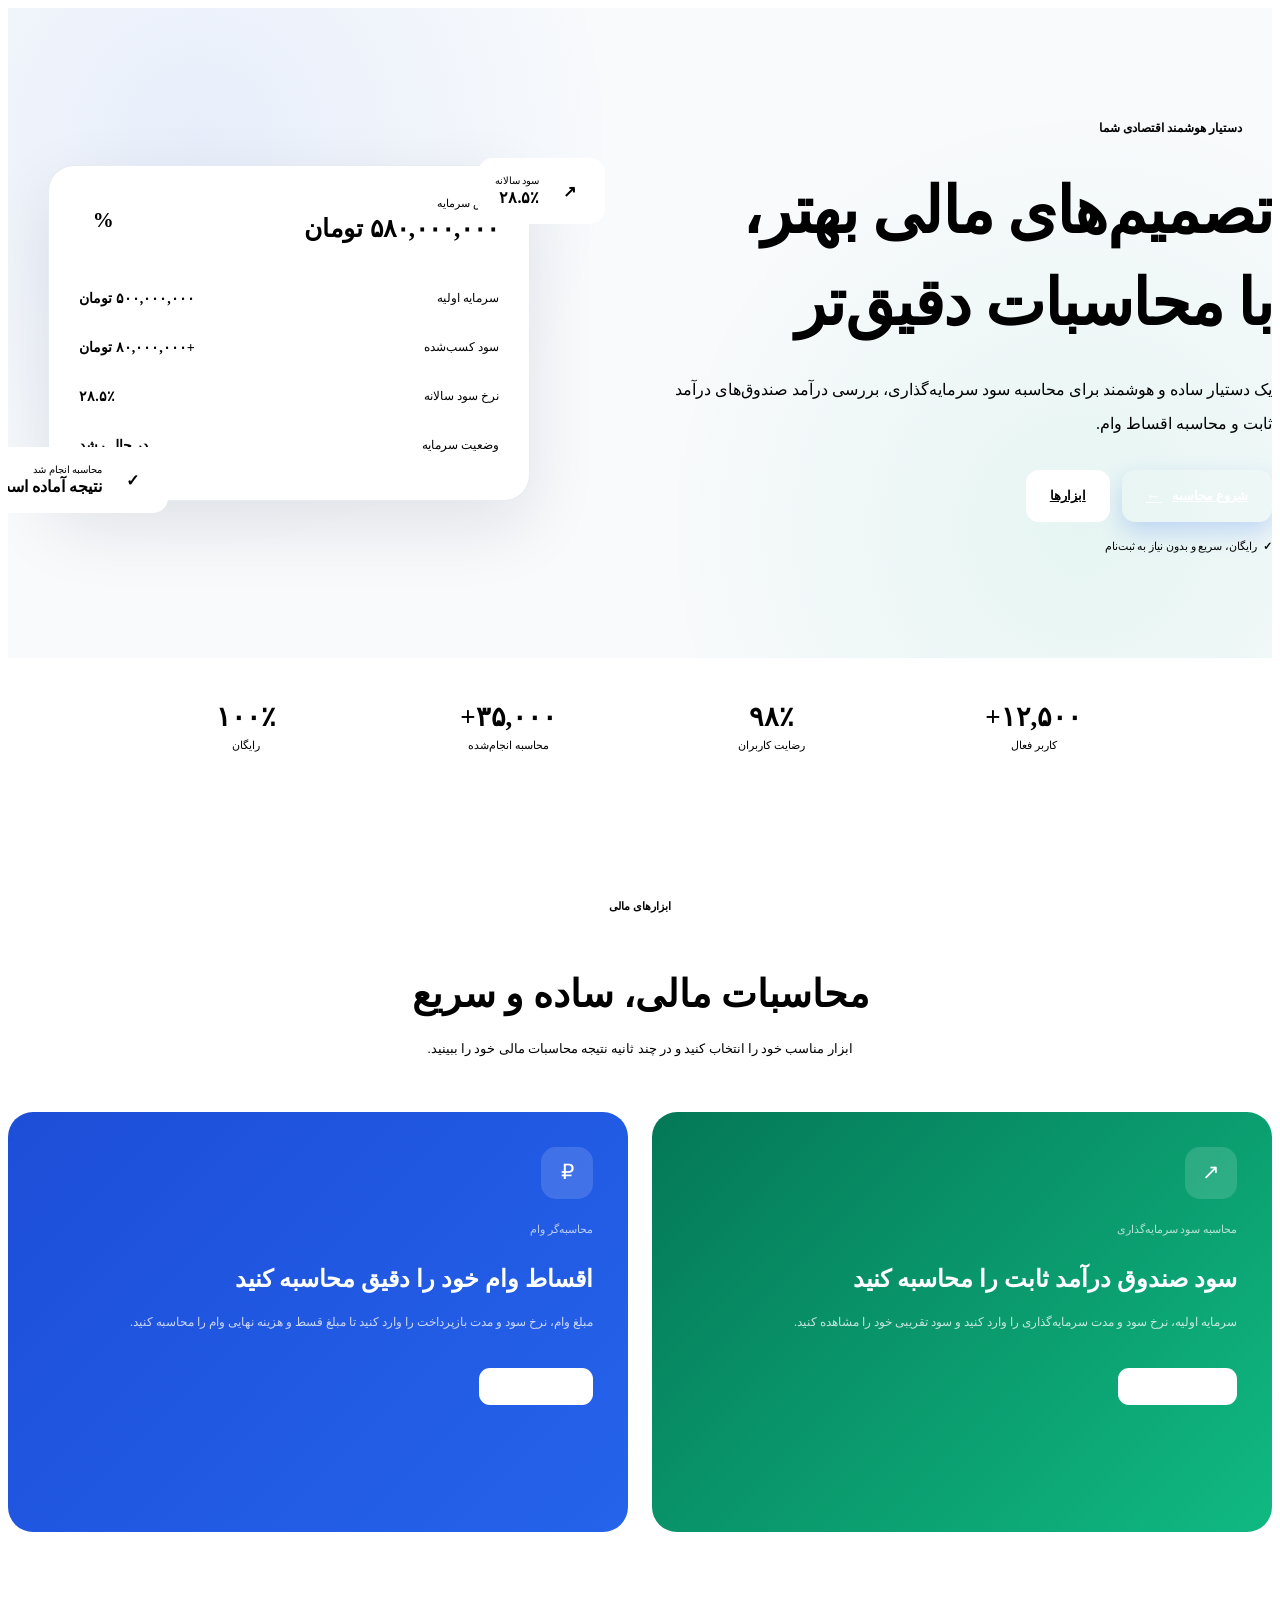
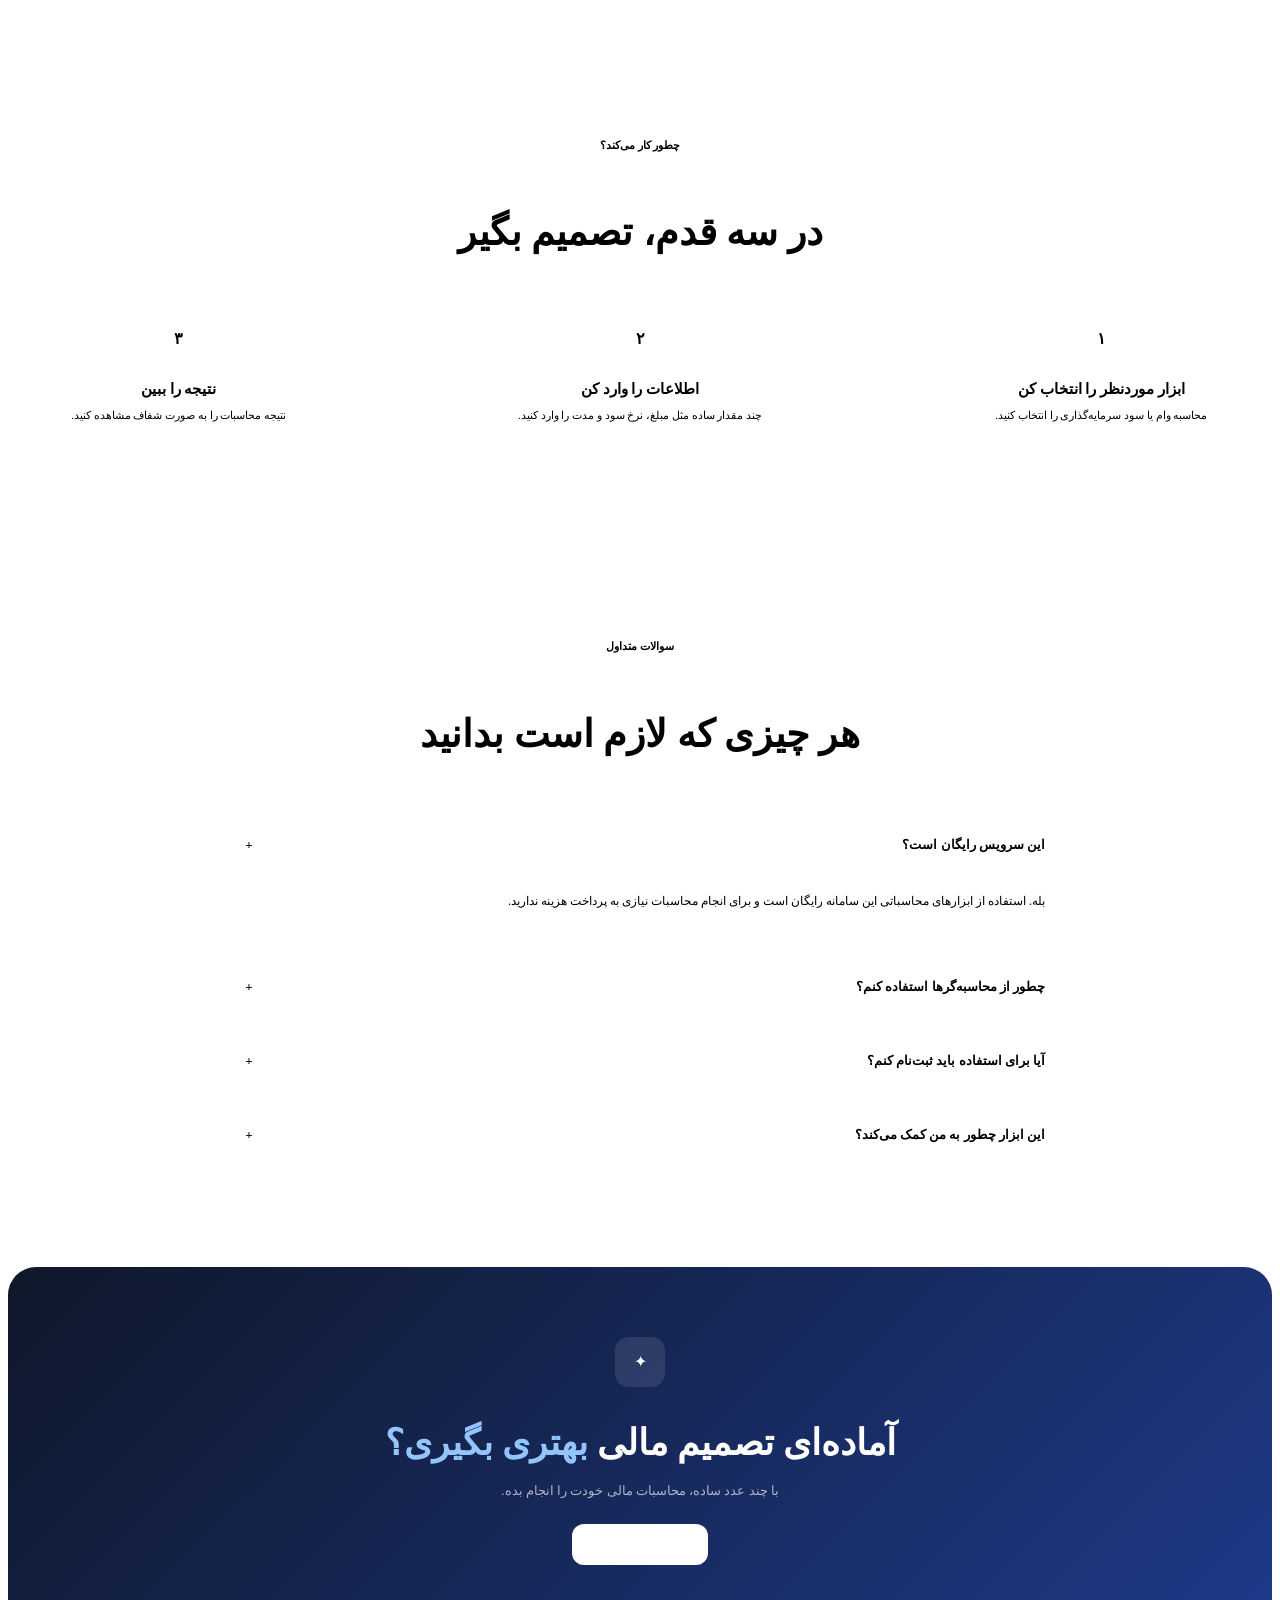
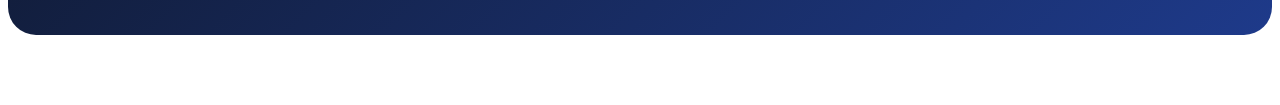
==== commit efe34858: "updated homepage with design changes" ====
--- a/src/index.html
+++ b/src/index.html
@@ -1,175 +1,351 @@
-
 <!DOCTYPE html>
-<html lang="fa" dir="rtl">
+
+<html
+        lang="fa"
+        dir="rtl"
+>
+
 <head>
+
     <meta charset="UTF-8">
-    <meta name="viewport" content="width=device-width, initial-scale=1.0">
-
-    <title>دستیار هوشمند اقتصادی</title>
-
-    <link rel="preconnect" href="https://fonts.googleapis.com">
-    <link rel="preconnect" href="https://fonts.gstatic.com" crossorigin>
-    <link href="https://fonts.googleapis.com/css2?family=Vazirmatn:wght@300;400;500;600;700;800&display=swap" rel="stylesheet">
-
-    <link rel="stylesheet" href="css/style.css">
+
+    <meta
+            name="viewport"
+            content="width=device-width, initial-scale=1.0"
+    >
+
+    <title>
+        اقتصادیار | دستیار هوشمند اقتصادی
+    </title>
+
+
+    <!-- Font -->
+
+    <link
+            rel="preconnect"
+            href="https://fonts.googleapis.com"
+    >
+
+    <link
+            rel="preconnect"
+            href="https://fonts.gstatic.com"
+            crossorigin
+    >
+
+    <link
+            href="https://fonts.googleapis.com/css2?family=Vazirmatn:wght@300;400;500;600;700;800&display=swap"
+            rel="stylesheet"
+    >
+
+
+    <!-- Global Styles -->
+
+    <link
+            rel="stylesheet"
+            href="styles/variables.css"
+    >
+
+    <link
+            rel="stylesheet"
+            href="styles/global.css"
+    >
+
+    <link
+            rel="stylesheet"
+            href="styles/responsive.css"
+    >
+
+
+    <!-- Navbar -->
+
+    <link
+            rel="stylesheet"
+            href="components/navbar/navbar.css"
+    >
+
+
+    <!-- Home -->
+
+    <link
+            rel="stylesheet"
+            href="css/home.css"
+    >
+
 </head>
 
-<body>
-
-<main class="home-page">
-
-    <!-- =========================
-         HERO SECTION
-    ========================== -->
+
+<body data-page="home">
+
+
+<!-- =====================
+     NAVBAR
+====================== -->
+
+<div id="navbar-container"></div>
+
+
+<!-- =====================
+     PAGE
+====================== -->
+
+<main class="page-content">
+
+
+    <!-- HERO -->
 
     <section class="hero">
 
-        <div class="hero-background"></div>
-
         <div class="hero-container">
 
             <div class="hero-content">
 
                 <div class="hero-badge">
+
                     <span class="badge-dot"></span>
+
                     دستیار هوشمند اقتصادی شما
-                </div>
+
+                </div>
+
 
                 <h1>
+
                     تصمیم‌های مالی بهتر،
-                    <span>با محاسبات دقیق‌تر</span>
+
+                    <span>
+                            با محاسبات دقیق‌تر
+                        </span>
+
                 </h1>
 
+
                 <p class="hero-description">
-                    یک دستیار ساده و هوشمند برای محاسبه سود سرمایه‌گذاری،
-                    بررسی درآمد صندوق‌های درآمد ثابت و محاسبه اقساط وام.
-                    اعداد را وارد کنید و نتیجه را سریع و شفاف ببینید.
+
+                    یک دستیار ساده و هوشمند برای
+                    محاسبه سود سرمایه‌گذاری،
+                    بررسی درآمد صندوق‌های درآمد ثابت
+                    و محاسبه اقساط وام.
+
                 </p>
 
+
                 <div class="hero-actions">
 
-                    <a href="#calculators" class="primary-button">
+                    <a
+                            href="pages/profit.html"
+                            class="primary-button"
+                    >
                         شروع محاسبه
-                        <span>←</span>
+
+                        <span>
+                                ←
+                            </span>
+
                     </a>
 
-                    <a href="#faq" class="secondary-button">
-                        بیشتر بدانید
+
+                    <a
+                            href="#calculators"
+                            class="secondary-button"
+                    >
+                        ابزارها
                     </a>
 
                 </div>
 
+
                 <div class="hero-note">
-                    <span>✓</span>
+
+                        <span>
+                            ✓
+                        </span>
+
                     رایگان، سریع و بدون نیاز به ثبت‌نام
-                </div>
-
-            </div>
-
-
-            <!-- Hero Visual -->
+
+                </div>
+
+            </div>
+
+
+            <!-- Dashboard -->
 
             <div class="hero-visual">
 
-                <div class="floating-card card-top">
-                    <div class="mini-icon green">
+                <div class="floating-finance-card floating-top">
+
+                    <div class="floating-icon green">
                         ↗
                     </div>
 
                     <div>
-                        <span>رشد سرمایه</span>
-                        <strong>+۲۴.۸٪</strong>
-                    </div>
-                </div>
-
-
-                <div class="main-dashboard-card">
-
-                    <div class="dashboard-header">
-                        <div>
-                            <span>ارزش سرمایه</span>
-                            <strong>۵۸۰,۰۰۰,۰۰۰</strong>
+            <span>
+                سود سالانه
+            </span>
+
+                        <strong>
+                            ۲۸.۵٪
+                        </strong>
+                    </div>
+
+                </div>
+
+
+                <div class="finance-card">
+
+                    <div class="finance-card-header">
+
+                        <div class="finance-title">
+
+                <span>
+                    ارزش سرمایه
+                </span>
+
+                            <strong>
+                                ۵۸۰,۰۰۰,۰۰۰ تومان
+                            </strong>
+
                         </div>
 
-                        <div class="dashboard-icon">
-                            ₿
+                        <div class="finance-icon">
+                            %
                         </div>
-                    </div>
-
-                    <div class="chart">
-
-                        <div class="chart-line"></div>
-
-                        <div class="chart-point point-1"></div>
-                        <div class="chart-point point-2"></div>
-                        <div class="chart-point point-3"></div>
-                        <div class="chart-point point-4"></div>
-                        <div class="chart-point point-5"></div>
-
-                    </div>
-
-                    <div class="chart-labels">
-                        <span>فروردین</span>
-                        <span>خرداد</span>
-                        <span>شهریور</span>
-                        <span>آذر</span>
-                    </div>
-
-                </div>
-
-
-                <div class="floating-card card-bottom">
-
-                    <div class="mini-icon blue">
-                        %
+
+                    </div>
+
+
+                    <div class="finance-row">
+
+            <span class="finance-row-label">
+                سرمایه اولیه
+            </span>
+
+                        <span class="finance-row-value">
+                ۵۰۰,۰۰۰,۰۰۰ تومان
+            </span>
+
+                    </div>
+
+
+                    <div class="finance-row">
+
+            <span class="finance-row-label">
+                سود کسب‌شده
+            </span>
+
+                        <span class="finance-row-value green">
+                +۸۰,۰۰۰,۰۰۰ تومان
+            </span>
+
+                    </div>
+
+
+                    <div class="finance-row">
+
+            <span class="finance-row-label">
+                نرخ سود سالانه
+            </span>
+
+                        <span class="finance-row-value">
+                ۲۸.۵٪
+            </span>
+
+                    </div>
+
+
+                    <div class="finance-row">
+
+            <span class="finance-row-label">
+                وضعیت سرمایه
+            </span>
+
+                        <span class="finance-row-value green">
+                در حال رشد
+            </span>
+
+                    </div>
+
+                </div>
+
+
+                <div class="floating-finance-card floating-bottom">
+
+                    <div class="floating-icon blue">
+                        ✓
                     </div>
 
                     <div>
-                        <span>سود سالانه</span>
-                        <strong>۲۸.۵٪</strong>
-                    </div>
-
-                </div>
-
-            </div>
-
+            <span>
+                محاسبه انجام شد
+            </span>
+
+                        <strong>
+                            نتیجه آماده است
+                        </strong>
+                    </div>
+
+                </div>
+
+            </div>
         </div>
 
     </section>
 
 
-    <!-- =========================
-         STATISTICS
-    ========================== -->
+    <!-- STATISTICS -->
 
     <section class="statistics">
 
         <div class="stats-container">
 
             <div class="stat-item">
-                <strong>۱۲,۵۰۰+</strong>
-                <span>کاربر فعال</span>
-            </div>
-
-            <div class="stat-divider"></div>
+
+                <strong>
+                    ۱۲,۵۰۰+
+                </strong>
+
+                <span>
+                        کاربر فعال
+                    </span>
+
+            </div>
+
 
             <div class="stat-item">
-                <strong>۹۸٪</strong>
-                <span>رضایت کاربران</span>
-            </div>
-
-            <div class="stat-divider"></div>
+
+                <strong>
+                    ۹۸٪
+                </strong>
+
+                <span>
+                        رضایت کاربران
+                    </span>
+
+            </div>
+
 
             <div class="stat-item">
-                <strong>۳۵,۰۰۰+</strong>
-                <span>محاسبه انجام‌شده</span>
-            </div>
-
-            <div class="stat-divider"></div>
+
+                <strong>
+                    ۳۵,۰۰۰+
+                </strong>
+
+                <span>
+                        محاسبه انجام‌شده
+                    </span>
+
+            </div>
+
 
             <div class="stat-item">
-                <strong>۱۰۰٪</strong>
-                <span>رایگان</span>
+
+                <strong>
+                    ۱۰۰٪
+                </strong>
+
+                <span>
+                        رایگان
+                    </span>
+
             </div>
 
         </div>
@@ -177,11 +353,12 @@
     </section>
 
 
-    <!-- =========================
-         CALCULATORS
-    ========================== -->
-
-    <section class="calculators" id="calculators">
+    <!-- CALCULATORS -->
+
+    <section
+            id="calculators"
+            class="calculators"
+    >
 
         <div class="section-heading">
 
@@ -190,13 +367,21 @@
             </div>
 
             <h2>
+
                 محاسبات مالی،
-                <span>ساده و سریع</span>
+
+                <span>
+                        ساده و سریع
+                    </span>
+
             </h2>
 
             <p>
-                ابزار مناسب خود را انتخاب کنید و در چند ثانیه نتیجه
-                محاسبات مالی خود را ببینید.
+
+                ابزار مناسب خود را انتخاب کنید
+                و در چند ثانیه نتیجه محاسبات
+                مالی خود را ببینید.
+
             </p>
 
         </div>
@@ -204,12 +389,61 @@
 
         <div class="calculator-grid">
 
-            <!-- Loan -->
+
+            <!-- PROFIT -->
+
+            <article class="calculator-card investment-card">
+
+                <div class="card-icon">
+                    ↗
+                </div>
+
+                <div class="card-content">
+
+                    <div class="card-label">
+                        محاسبه سود سرمایه‌گذاری
+                    </div>
+
+                    <h3>
+
+                        سود صندوق درآمد ثابت
+                        را محاسبه کنید
+
+                    </h3>
+
+                    <p>
+
+                        سرمایه اولیه، نرخ سود و مدت
+                        سرمایه‌گذاری را وارد کنید و
+                        سود تقریبی خود را مشاهده کنید.
+
+                    </p>
+
+
+                    <a
+                            href="pages/profit.html"
+                            class="card-button"
+                    >
+
+                        محاسبه سود
+
+                        <span>
+                                ←
+                            </span>
+
+                    </a>
+
+                </div>
+
+            </article>
+
+
+            <!-- LOAN -->
 
             <article class="calculator-card loan-card">
 
                 <div class="card-icon">
-                    <span>₽</span>
+                    ₽
                 </div>
 
                 <div class="card-content">
@@ -219,76 +453,45 @@
                     </div>
 
                     <h3>
+
                         اقساط وام خود را
-                        <br>
                         دقیق محاسبه کنید
+
                     </h3>
 
                     <p>
-                        مبلغ وام، نرخ سود و مدت بازپرداخت را وارد کنید
-                        تا مبلغ قسط و هزینه نهایی وام را محاسبه کنید.
+
+                        مبلغ وام، نرخ سود و مدت
+                        بازپرداخت را وارد کنید تا
+                        مبلغ قسط و هزینه نهایی وام
+                        را محاسبه کنید.
+
                     </p>
 
-                    <button class="card-button" type="button">
+
+                    <a
+                            href="pages/loan.html"
+                            class="card-button"
+                    >
+
                         محاسبه وام
-                        <span>←</span>
-                    </button>
-
-                </div>
-
-                <div class="card-decoration">
-                    01
+
+                        <span>
+                                ←
+                            </span>
+
+                    </a>
+
                 </div>
 
             </article>
 
-
-            <!-- Investment -->
-
-            <article class="calculator-card investment-card">
-
-                <div class="card-icon">
-                    <span>↗</span>
-                </div>
-
-                <div class="card-content">
-
-                    <div class="card-label">
-                        محاسبه سود سرمایه‌گذاری
-                    </div>
-
-                    <h3>
-                        سود صندوق درآمد ثابت
-                        <br>
-                        را محاسبه کنید
-                    </h3>
-
-                    <p>
-                        سرمایه اولیه، نرخ سود و مدت سرمایه‌گذاری را
-                        وارد کنید و سود تقریبی خود را مشاهده کنید.
-                    </p>
-
-                    <button class="card-button" type="button">
-                        محاسبه سود
-                        <span>←</span>
-                    </button>
-
-                </div>
-
-                <div class="card-decoration">
-                    02
-                </div>
-
-            </article>
-
         </div>
 
     </section>
 
 
-    <!-- =========================
-         HOW IT WORKS
-    ========================== -->
+    <!-- HOW IT WORKS -->
 
     <section class="how-it-works">
 
@@ -299,8 +502,13 @@
             </div>
 
             <h2>
+
                 در سه قدم،
-                <span>تصمیم بگیر</span>
+
+                <span>
+                        تصمیم بگیر
+                    </span>
+
             </h2>
 
         </div>
@@ -314,15 +522,14 @@
                     ۱
                 </div>
 
-                <div class="step-content">
-
-                    <h3>ابزار موردنظر را انتخاب کن</h3>
-
-                    <p>
-                        محاسبه وام یا سود سرمایه‌گذاری را انتخاب کنید.
-                    </p>
-
-                </div>
+                <h3>
+                    ابزار موردنظر را انتخاب کن
+                </h3>
+
+                <p>
+                    محاسبه وام یا سود سرمایه‌گذاری
+                    را انتخاب کنید.
+                </p>
 
             </div>
 
@@ -336,15 +543,14 @@
                     ۲
                 </div>
 
-                <div class="step-content">
-
-                    <h3>اطلاعات را وارد کن</h3>
-
-                    <p>
-                        چند مقدار ساده مثل مبلغ، نرخ سود و مدت را وارد کنید.
-                    </p>
-
-                </div>
+                <h3>
+                    اطلاعات را وارد کن
+                </h3>
+
+                <p>
+                    چند مقدار ساده مثل مبلغ،
+                    نرخ سود و مدت را وارد کنید.
+                </p>
 
             </div>
 
@@ -358,15 +564,14 @@
                     ۳
                 </div>
 
-                <div class="step-content">
-
-                    <h3>نتیجه را ببین</h3>
-
-                    <p>
-                        نتیجه محاسبات را به‌صورت شفاف و قابل فهم دریافت کنید.
-                    </p>
-
-                </div>
+                <h3>
+                    نتیجه را ببین
+                </h3>
+
+                <p>
+                    نتیجه محاسبات را به صورت
+                    شفاف مشاهده کنید.
+                </p>
 
             </div>
 
@@ -375,11 +580,12 @@
     </section>
 
 
-    <!-- =========================
-         FAQ
-    ========================== -->
-
-    <section class="faq" id="faq">
+    <!-- FAQ -->
+
+    <section
+            id="faq"
+            class="faq"
+    >
 
         <div class="section-heading">
 
@@ -388,30 +594,43 @@
             </div>
 
             <h2>
+
                 هر چیزی که
-                <span>لازم است بدانید</span>
+
+                <span>
+                        لازم است بدانید
+                    </span>
+
             </h2>
 
-            <p>
-                پاسخ سوالات رایج درباره استفاده از دستیار اقتصادی.
-            </p>
-
         </div>
 
 
         <div class="faq-container">
 
-            <details class="faq-item" open>
+
+            <details
+                    class="faq-item"
+                    open
+            >
 
                 <summary>
+
                     این سرویس رایگان است؟
-                    <span>+</span>
+
+                    <span>
+                            +
+                        </span>
+
                 </summary>
 
                 <p>
-                    بله. استفاده از ابزارهای محاسباتی این سامانه
-                    رایگان است و برای انجام محاسبات نیازی به پرداخت
-                    هزینه یا خرید اشتراک ندارید.
+
+                    بله. استفاده از ابزارهای
+                    محاسباتی این سامانه رایگان
+                    است و برای انجام محاسبات
+                    نیازی به پرداخت هزینه ندارید.
+
                 </p>
 
             </details>
@@ -420,14 +639,21 @@
             <details class="faq-item">
 
                 <summary>
+
                     چطور از محاسبه‌گرها استفاده کنم؟
-                    <span>+</span>
+
+                    <span>
+                            +
+                        </span>
+
                 </summary>
 
                 <p>
-                    کافی است ابزار موردنظر خود را انتخاب کنید،
-                    اطلاعات موردنیاز را وارد کنید و نتیجه محاسبه
-                    را مشاهده کنید.
+
+                    ابزار موردنظر خود را انتخاب کنید،
+                    اطلاعات موردنیاز را وارد کنید و
+                    نتیجه محاسبه را مشاهده کنید.
+
                 </p>
 
             </details>
@@ -436,15 +662,20 @@
             <details class="faq-item">
 
                 <summary>
-                    آیا نتایج محاسبات دقیق هستند؟
-                    <span>+</span>
+
+                    آیا برای استفاده باید ثبت‌نام کنم؟
+
+                    <span>
+                            +
+                        </span>
+
                 </summary>
 
                 <p>
-                    محاسبات بر اساس اطلاعاتی که وارد می‌کنید انجام
-                    می‌شوند. نتیجه برای برآورد و تصمیم‌گیری اولیه
-                    طراحی شده و ممکن است با شرایط واقعی بانک یا
-                    صندوق متفاوت باشد.
+
+                    خیر. برای انجام محاسبات نیازی
+                    به ایجاد حساب کاربری ندارید.
+
                 </p>
 
             </details>
@@ -453,41 +684,32 @@
             <details class="faq-item">
 
                 <summary>
-                    آیا برای استفاده باید ثبت‌نام کنم؟
-                    <span>+</span>
+
+                    این ابزار چطور به من کمک می‌کند؟
+
+                    <span>
+                            +
+                        </span>
+
                 </summary>
 
                 <p>
-                    خیر. برای انجام محاسبات نیازی به ایجاد حساب کاربری
-                    یا ثبت‌نام ندارید.
+
+                    با تبدیل محاسبات پیچیده مالی
+                    به چند ورودی ساده، می‌توانید
+                    قبل از تصمیم‌گیری تصویر واضح‌تری
+                    از هزینه و بازده احتمالی داشته باشید.
+
                 </p>
 
             </details>
 
-
-            <details class="faq-item">
-
-                <summary>
-                    این ابزار چطور می‌تواند به من کمک کند؟
-                    <span>+</span>
-                </summary>
-
-                <p>
-                    با تبدیل محاسبات پیچیده مالی به چند ورودی ساده،
-                    می‌توانید قبل از تصمیم‌گیری تصویر واضح‌تری از
-                    هزینه و بازده احتمالی سرمایه خود داشته باشید.
-                </p>
-
-            </details>
-
         </div>
 
     </section>
 
 
-    <!-- =========================
-         FINAL CTA
-    ========================== -->
+    <!-- CTA -->
 
     <section class="final-cta">
 
@@ -498,26 +720,35 @@
             </div>
 
             <h2>
+
                 آماده‌ای تصمیم مالی
-                <span>بهتری بگیری؟</span>
+
+                <span>
+                        بهتری بگیری؟
+                    </span>
+
             </h2>
 
             <p>
-                محاسبات موردنیازت را انجام بده و با اعداد دقیق‌تر
-                تصمیم بگیر.
+
+                با چند عدد ساده، محاسبات مالی
+                خودت را انجام بده.
+
             </p>
 
-            <div class="cta-actions">
-                <a href="#calculators" class="cta-button">
-                     محاسبه سود 
-                    <span>←</span>
-                </a>
-
-                <a href="#calculators" class="cta-button secondary-cta">
-                    محاسبه وام
-                    <span>←</span>
-                </a>
-            </div>
+
+            <a
+                    href="#calculators"
+                    class="cta-button"
+            >
+
+                شروع محاسبه
+
+                <span>
+                        ←
+                    </span>
+
+            </a>
 
         </div>
 
@@ -525,7 +756,13 @@
 
 </main>
 
-<script src="js/main.js"></script>
+
+<!-- Navbar JS -->
+
+<script
+        src="components/navbar/navbar.js"
+></script>
 
 </body>
-</html>
+
+</html>
--- a/src/css/home.css
+++ b/src/css/home.css
@@ -0,0 +1,1175 @@
+/* =========================================
+   HERO
+========================================= */
+
+.hero {
+    position: relative;
+    overflow: hidden;
+
+    background:
+        radial-gradient(
+            circle at 15% 20%,
+            rgba(37, 99, 235, 0.08),
+            transparent 35%
+        ),
+        radial-gradient(
+            circle at 85% 80%,
+            rgba(16, 185, 129, 0.08),
+            transparent 35%
+        ),
+        #f8fafc;
+}
+
+
+.hero-container {
+    width: min(
+        var(--container-width),
+        calc(100% - 48px)
+    );
+
+    min-height: 650px;
+
+    margin: 0 auto;
+
+    display: grid;
+
+    grid-template-columns:
+        1.05fr
+        0.95fr;
+
+    align-items: center;
+
+    gap: 80px;
+
+    direction: rtl;
+}
+
+
+/* =========================================
+   HERO CONTENT
+========================================= */
+
+.hero-content {
+    padding: 70px 0;
+}
+
+
+.hero-badge {
+    display: inline-flex;
+
+    align-items: center;
+
+    gap: 9px;
+
+    padding: 8px 14px;
+
+    border-radius: 999px;
+
+    background: var(--primary-light);
+
+    color: var(--primary);
+
+    font-size: 12px;
+
+    font-weight: 600;
+
+    margin-bottom: 22px;
+}
+
+
+.badge-dot {
+    width: 7px;
+    height: 7px;
+
+    border-radius: 50%;
+
+    background: var(--secondary);
+}
+
+
+.hero h1 {
+    margin: 0 0 22px;
+
+    color: var(--text);
+
+    font-size: clamp(
+        42px,
+        5vw,
+        64px
+    );
+
+    font-weight: 800;
+
+    line-height: 1.45;
+
+    letter-spacing: -1.5px;
+}
+
+
+.hero h1 span {
+    display: block;
+
+    color: var(--primary);
+}
+
+
+.hero-description {
+    max-width: 610px;
+
+    margin-bottom: 30px;
+
+    color: var(--text-secondary);
+
+    font-size: 16px;
+
+    line-height: 2.1;
+}
+
+
+/* =========================================
+   BUTTONS
+========================================= */
+
+.hero-actions {
+    display: flex;
+
+    align-items: center;
+
+    gap: 12px;
+
+    margin-bottom: 18px;
+}
+
+
+.primary-button,
+.secondary-button {
+    height: 52px;
+
+    display: inline-flex;
+
+    align-items: center;
+
+    justify-content: center;
+
+    gap: 10px;
+
+    padding: 0 24px;
+
+    border-radius: 13px;
+
+    font-size: 13px;
+
+    font-weight: 600;
+
+    transition:
+        transform var(--transition-fast),
+        box-shadow var(--transition-fast),
+        background var(--transition-fast);
+}
+
+
+.primary-button {
+    color: #ffffff;
+
+    background: var(--primary);
+
+    box-shadow:
+        0 10px 25px
+        rgba(37, 99, 235, 0.22);
+}
+
+
+.primary-button:hover {
+    background: var(--primary-dark);
+
+    transform: translateY(-2px);
+
+    box-shadow:
+        0 14px 30px
+        rgba(37, 99, 235, 0.28);
+}
+
+
+.secondary-button {
+    color: var(--text);
+
+    background: #ffffff;
+
+    border:
+        1px solid var(--border);
+}
+
+
+.secondary-button:hover {
+    color: var(--primary);
+
+    border-color: #bfdbfe;
+
+    background: var(--primary-light);
+}
+
+
+.primary-button span {
+    font-size: 16px;
+}
+
+
+.hero-note {
+    display: flex;
+
+    align-items: center;
+
+    gap: 6px;
+
+    color: var(--text-secondary);
+
+    font-size: 11px;
+}
+
+
+.hero-note span {
+    color: var(--secondary);
+
+    font-weight: 800;
+}
+
+
+/* =========================================
+   FINANCIAL CARD
+========================================= */
+
+.hero-visual {
+    position: relative;
+
+    min-height: 440px;
+
+    display: flex;
+
+    align-items: center;
+
+    justify-content: center;
+}
+
+
+.finance-card {
+    position: relative;
+
+    width: 420px;
+
+    padding: 30px;
+
+    border-radius: 26px;
+
+    background: #ffffff;
+
+    border:
+        1px solid rgba(226, 232, 240, 0.8);
+
+    box-shadow:
+        0 25px 70px
+        rgba(15, 23, 42, 0.10);
+
+    z-index: 2;
+}
+
+
+.finance-card-header {
+    display: flex;
+
+    align-items: center;
+
+    justify-content: space-between;
+
+    margin-bottom: 30px;
+}
+
+
+.finance-title span {
+    display: block;
+
+    margin-bottom: 4px;
+
+    color: var(--text-muted);
+
+    font-size: 11px;
+}
+
+
+.finance-title strong {
+    display: block;
+
+    color: var(--text);
+
+    font-size: 25px;
+
+    font-weight: 800;
+}
+
+
+.finance-icon {
+    width: 48px;
+    height: 48px;
+
+    display: flex;
+
+    align-items: center;
+
+    justify-content: center;
+
+    border-radius: 14px;
+
+    background: var(--primary-light);
+
+    color: var(--primary);
+
+    font-size: 21px;
+
+    font-weight: 800;
+}
+
+
+/* =========================================
+   FINANCIAL ROWS
+========================================= */
+
+.finance-row {
+    display: flex;
+
+    align-items: center;
+
+    justify-content: space-between;
+
+    padding: 16px 0;
+
+    border-bottom:
+        1px solid var(--border);
+}
+
+
+.finance-row:last-child {
+    border-bottom: 0;
+}
+
+
+.finance-row-label {
+    color: var(--text-secondary);
+
+    font-size: 12px;
+}
+
+
+.finance-row-value {
+    color: var(--text);
+
+    font-size: 14px;
+
+    font-weight: 700;
+}
+
+
+.finance-row-value.green {
+    color: var(--secondary);
+}
+
+
+/* =========================================
+   FLOATING CARDS
+========================================= */
+
+.floating-finance-card {
+    position: absolute;
+
+    display: flex;
+
+    align-items: center;
+
+    gap: 11px;
+
+    padding: 14px 17px;
+
+    border-radius: 15px;
+
+    background: #ffffff;
+
+    box-shadow: var(--shadow-md);
+
+    z-index: 3;
+}
+
+
+.floating-finance-card span {
+    display: block;
+
+    color: var(--text-muted);
+
+    font-size: 10px;
+}
+
+
+.floating-finance-card strong {
+    display: block;
+
+    margin-top: 2px;
+
+    font-size: 16px;
+}
+
+
+.floating-icon {
+    width: 38px;
+    height: 38px;
+
+    display: flex;
+
+    align-items: center;
+
+    justify-content: center;
+
+    border-radius: 11px;
+
+    font-size: 16px;
+
+    font-weight: 700;
+}
+
+
+.floating-icon.green {
+    background: var(--secondary-light);
+
+    color: var(--secondary);
+}
+
+
+.floating-icon.blue {
+    background: var(--primary-light);
+
+    color: var(--primary);
+}
+
+
+.floating-top {
+    top: 45px;
+
+    right: -35px;
+}
+
+
+.floating-bottom {
+    bottom: 40px;
+
+    left: -30px;
+}
+
+
+/* =========================================
+   STATISTICS
+========================================= */
+
+.statistics {
+    background: #ffffff;
+
+    border-top:
+        1px solid var(--border);
+
+    border-bottom:
+        1px solid var(--border);
+}
+
+
+.stats-container {
+    width: min(
+        1050px,
+        calc(100% - 48px)
+    );
+
+    min-height: 135px;
+
+    margin: 0 auto;
+
+    display: grid;
+
+    grid-template-columns:
+        repeat(4, 1fr);
+
+    align-items: center;
+}
+
+
+.stat-item {
+    position: relative;
+
+    text-align: center;
+}
+
+
+.stat-item:not(:last-child)::after {
+    content: "";
+
+    position: absolute;
+
+    left: 0;
+
+    top: 50%;
+
+    width: 1px;
+
+    height: 42px;
+
+    transform: translateY(-50%);
+
+    background: var(--border);
+}
+
+
+.stat-item strong {
+    display: block;
+
+    color: var(--text);
+
+    font-size: 27px;
+
+    font-weight: 800;
+
+    line-height: 1.4;
+}
+
+
+.stat-item span {
+    display: block;
+
+    margin-top: 3px;
+
+    color: var(--text-secondary);
+
+    font-size: 11px;
+}
+
+
+/* =========================================
+   GENERAL SECTIONS
+========================================= */
+
+.calculators,
+.how-it-works,
+.faq {
+    width: min(
+        var(--container-width),
+        calc(100% - 48px)
+    );
+
+    margin: 0 auto;
+
+    padding: 100px 0;
+}
+
+
+.section-heading {
+    max-width: 650px;
+
+    margin:
+        0 auto 50px;
+
+    text-align: center;
+}
+
+
+.section-badge {
+    display: inline-flex;
+
+    padding: 7px 13px;
+
+    border-radius: 999px;
+
+    background: var(--primary-light);
+
+    color: var(--primary);
+
+    font-size: 11px;
+
+    font-weight: 600;
+
+    margin-bottom: 14px;
+}
+
+
+.section-heading h2 {
+    margin-bottom: 10px;
+
+    color: var(--text);
+
+    font-size: 38px;
+
+    line-height: 1.5;
+}
+
+
+.section-heading h2 span {
+    color: var(--primary);
+}
+
+
+.section-heading p {
+    color: var(--text-secondary);
+
+    font-size: 13px;
+
+    line-height: 2;
+}
+
+
+/* =========================================
+   CALCULATOR CARDS
+========================================= */
+
+.calculator-grid {
+    display: grid;
+
+    grid-template-columns:
+        repeat(2, 1fr);
+
+    gap: 24px;
+}
+
+
+.calculator-card {
+    min-height: 350px;
+
+    padding: 35px;
+
+    border-radius: 25px;
+
+    color: #ffffff;
+
+    transition:
+        transform var(--transition-normal),
+        box-shadow var(--transition-normal);
+}
+
+
+.calculator-card:hover {
+    transform: translateY(-6px);
+
+    box-shadow: var(--shadow-lg);
+}
+
+
+.investment-card {
+    background:
+        linear-gradient(
+            135deg,
+            #047857,
+            #10b981
+        );
+}
+
+
+.loan-card {
+    background:
+        linear-gradient(
+            135deg,
+            #1d4ed8,
+            #2563eb
+        );
+}
+
+
+.card-icon {
+    width: 52px;
+    height: 52px;
+
+    display: flex;
+
+    align-items: center;
+
+    justify-content: center;
+
+    margin-bottom: 24px;
+
+    border-radius: 15px;
+
+    background:
+        rgba(255, 255, 255, 0.14);
+
+    font-size: 21px;
+}
+
+
+.card-label {
+    margin-bottom: 7px;
+
+    color:
+        rgba(255, 255, 255, 0.7);
+
+    font-size: 11px;
+}
+
+
+.calculator-card h3 {
+    margin-bottom: 12px;
+
+    font-size: 24px;
+
+    line-height: 1.6;
+}
+
+
+.calculator-card p {
+    max-width: 480px;
+
+    color:
+        rgba(255, 255, 255, 0.76);
+
+    font-size: 12px;
+
+    line-height: 2;
+}
+
+
+.card-button {
+    display: inline-flex;
+
+    align-items: center;
+
+    gap: 9px;
+
+    margin-top: 22px;
+
+    padding: 11px 18px;
+
+    border-radius: 11px;
+
+    background: #ffffff;
+
+    color: var(--text);
+
+    font-size: 12px;
+
+    font-weight: 700;
+}
+
+
+/* =========================================
+   HOW IT WORKS
+========================================= */
+
+.steps {
+    display: flex;
+
+    align-items: center;
+
+    justify-content: center;
+
+    gap: 25px;
+}
+
+
+.step {
+    flex: 1;
+
+    text-align: center;
+}
+
+
+.step-number {
+    width: 54px;
+    height: 54px;
+
+    display: flex;
+
+    align-items: center;
+
+    justify-content: center;
+
+    margin:
+        0 auto 15px;
+
+    border-radius: 50%;
+
+    background: var(--primary-light);
+
+    color: var(--primary);
+
+    font-size: 16px;
+
+    font-weight: 800;
+}
+
+
+.step h3 {
+    margin-bottom: 5px;
+
+    font-size: 15px;
+}
+
+
+.step p {
+    color: var(--text-secondary);
+
+    font-size: 11px;
+}
+
+
+.step-line {
+    width: 70px;
+
+    height: 1px;
+
+    background: var(--border);
+}
+
+
+/* =========================================
+   FAQ
+========================================= */
+
+.faq {
+    max-width: 850px;
+}
+
+
+.faq-container {
+    display: flex;
+
+    flex-direction: column;
+
+    gap: 10px;
+}
+
+
+.faq-item {
+    overflow: hidden;
+
+    border:
+        1px solid var(--border);
+
+    border-radius: 15px;
+
+    background: #ffffff;
+}
+
+
+.faq-item summary {
+    display: flex;
+
+    align-items: center;
+
+    justify-content: space-between;
+
+    padding: 18px 20px;
+
+    cursor: pointer;
+
+    list-style: none;
+
+    font-size: 13px;
+
+    font-weight: 600;
+}
+
+
+.faq-item summary::-webkit-details-marker {
+    display: none;
+}
+
+
+.faq-item summary span {
+    width: 28px;
+    height: 28px;
+
+    display: flex;
+
+    align-items: center;
+
+    justify-content: center;
+
+    border-radius: 8px;
+
+    background: var(--primary-light);
+
+    color: var(--primary);
+}
+
+
+.faq-item p {
+    padding:
+        0 20px 20px;
+
+    color: var(--text-secondary);
+
+    font-size: 12px;
+
+    line-height: 2;
+}
+
+
+/* =========================================
+   FINAL CTA
+========================================= */
+
+.final-cta {
+    width: min(
+        var(--container-width),
+        calc(100% - 48px)
+    );
+
+    margin:
+        0 auto 70px;
+
+    padding: 70px 25px;
+
+    border-radius: 28px;
+
+    text-align: center;
+
+    color: #ffffff;
+
+    background:
+        linear-gradient(
+            135deg,
+            #0f172a,
+            #1e3a8a
+        );
+}
+
+
+.cta-content {
+    max-width: 600px;
+
+    margin: 0 auto;
+}
+
+
+.cta-icon {
+    width: 50px;
+    height: 50px;
+
+    display: flex;
+
+    align-items: center;
+
+    justify-content: center;
+
+    margin:
+        0 auto 18px;
+
+    border-radius: 14px;
+
+    background:
+        rgba(255, 255, 255, 0.1);
+}
+
+
+.final-cta h2 {
+    margin-bottom: 10px;
+
+    font-size: 36px;
+
+    line-height: 1.5;
+}
+
+
+.final-cta h2 span {
+    color: #93c5fd;
+}
+
+
+.final-cta p {
+    margin-bottom: 25px;
+
+    color:
+        rgba(255, 255, 255, 0.65);
+
+    font-size: 13px;
+}
+
+
+.cta-button {
+    display: inline-flex;
+
+    align-items: center;
+
+    gap: 9px;
+
+    padding: 13px 22px;
+
+    border-radius: 12px;
+
+    background: #ffffff;
+
+    color: var(--primary);
+
+    font-size: 12px;
+
+    font-weight: 700;
+}
+
+
+/* =========================================
+   RESPONSIVE
+========================================= */
+
+@media (max-width: 900px) {
+
+    .hero-container {
+        grid-template-columns: 1fr;
+
+        gap: 20px;
+
+        text-align: center;
+    }
+
+
+    .hero-content {
+        padding-bottom: 20px;
+    }
+
+
+    .hero-description {
+        margin-left: auto;
+        margin-right: auto;
+    }
+
+
+    .hero-actions {
+        justify-content: center;
+    }
+
+
+    .hero-note {
+        justify-content: center;
+    }
+
+
+    .hero-visual {
+        min-height: 400px;
+    }
+
+
+    .stats-container {
+        grid-template-columns:
+            repeat(2, 1fr);
+
+        padding: 30px 0;
+
+        gap: 25px;
+    }
+
+
+    .stat-item:not(:last-child)::after {
+        display: none;
+    }
+
+
+    .calculator-grid {
+        grid-template-columns: 1fr;
+    }
+
+}
+
+
+@media (max-width: 600px) {
+
+    .hero-container {
+        width:
+            calc(100% - 30px);
+    }
+
+
+    .hero h1 {
+        font-size: 37px;
+
+        letter-spacing: -1px;
+    }
+
+
+    .hero-description {
+        font-size: 13px;
+    }
+
+
+    .hero-actions {
+        flex-direction: column;
+    }
+
+
+    .primary-button,
+    .secondary-button {
+        width: 100%;
+    }
+
+
+    .hero-visual {
+        min-height: 350px;
+    }
+
+
+    .finance-card {
+        width: 100%;
+
+        max-width: 360px;
+    }
+
+
+    .floating-top {
+        right: -5px;
+
+        top: 25px;
+    }
+
+
+    .floating-bottom {
+        left: -5px;
+
+        bottom: 25px;
+    }
+
+
+    .stats-container {
+        width:
+            calc(100% - 30px);
+    }
+
+
+    .stat-item strong {
+        font-size: 22px;
+    }
+
+
+    .calculators,
+    .how-it-works,
+    .faq {
+        width:
+            calc(100% - 30px);
+
+        padding: 75px 0;
+    }
+
+
+    .section-heading h2 {
+        font-size: 30px;
+    }
+
+
+    .steps {
+        flex-direction: column;
+    }
+
+
+    .step-line {
+        width: 1px;
+
+        height: 30px;
+    }
+
+
+    .final-cta {
+        width:
+            calc(100% - 30px);
+    }
+
+
+    .final-cta h2 {
+        font-size: 29px;
+    }
+
+}
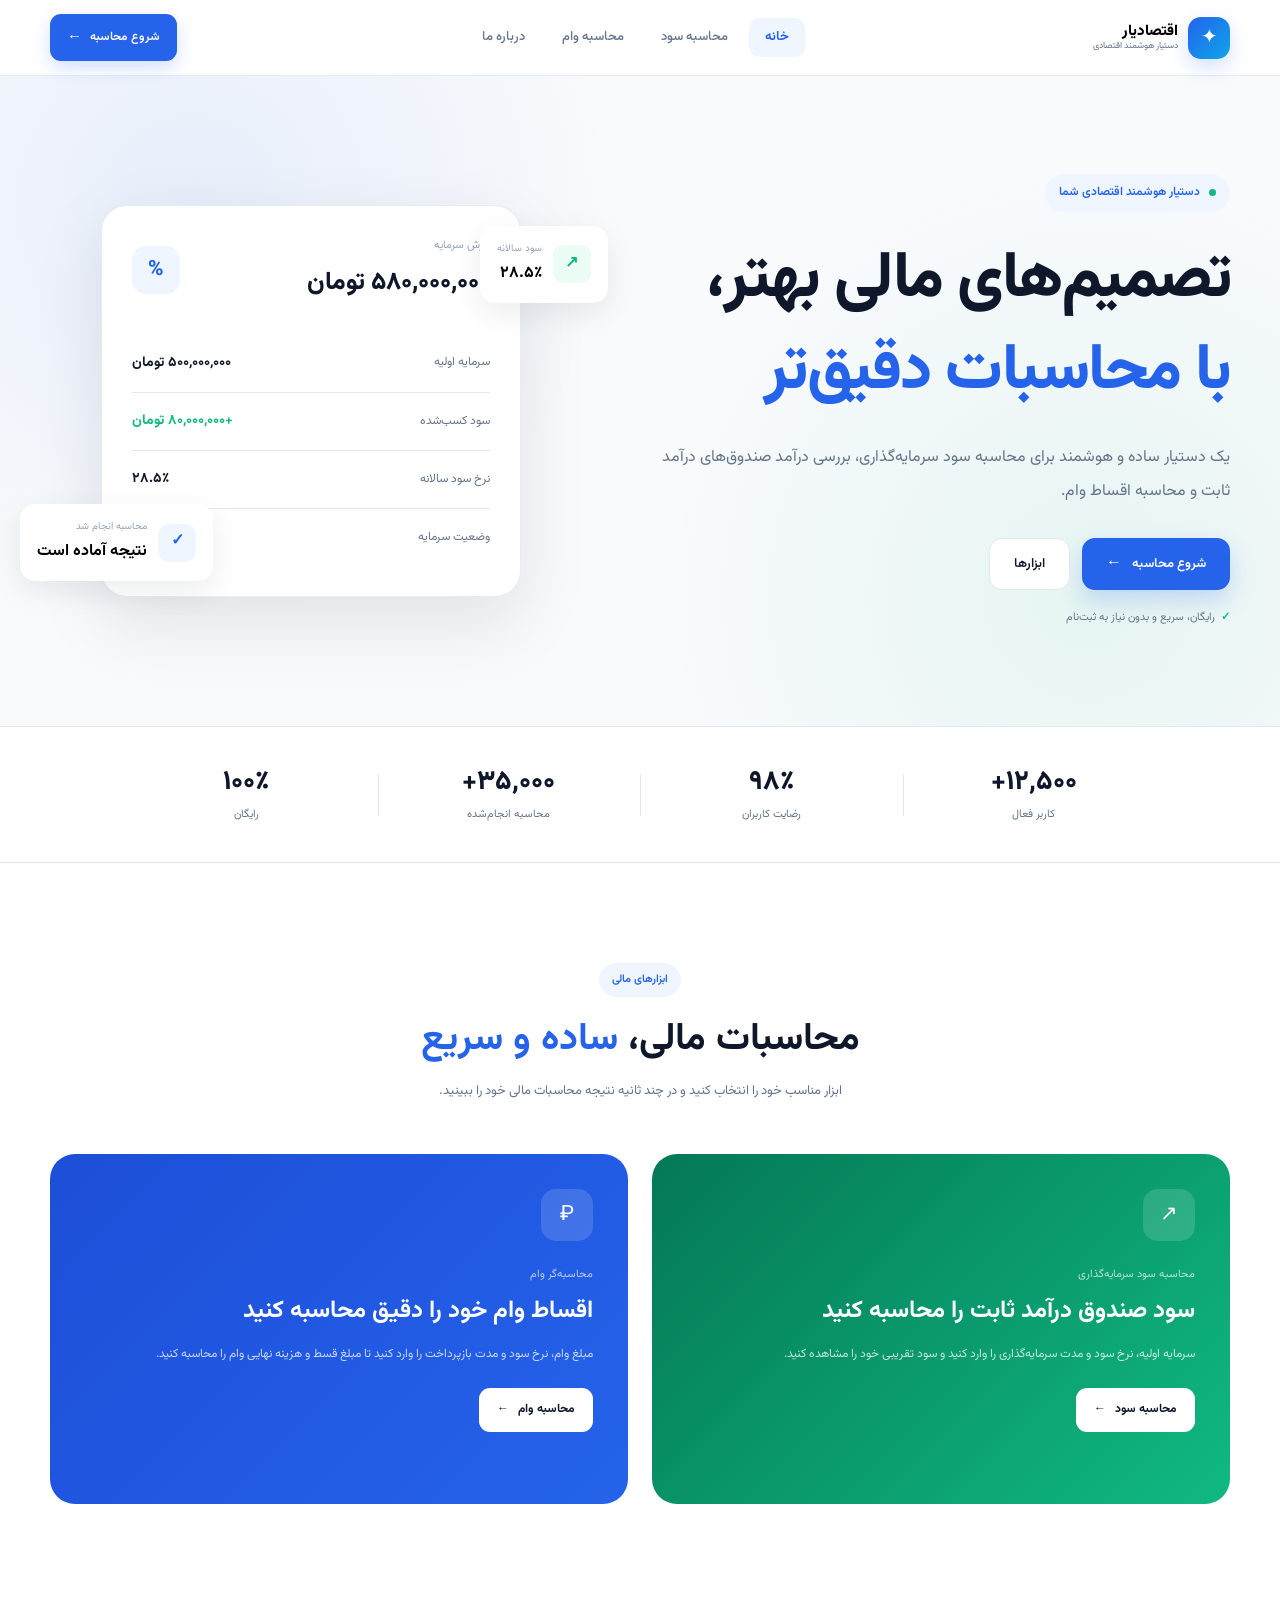
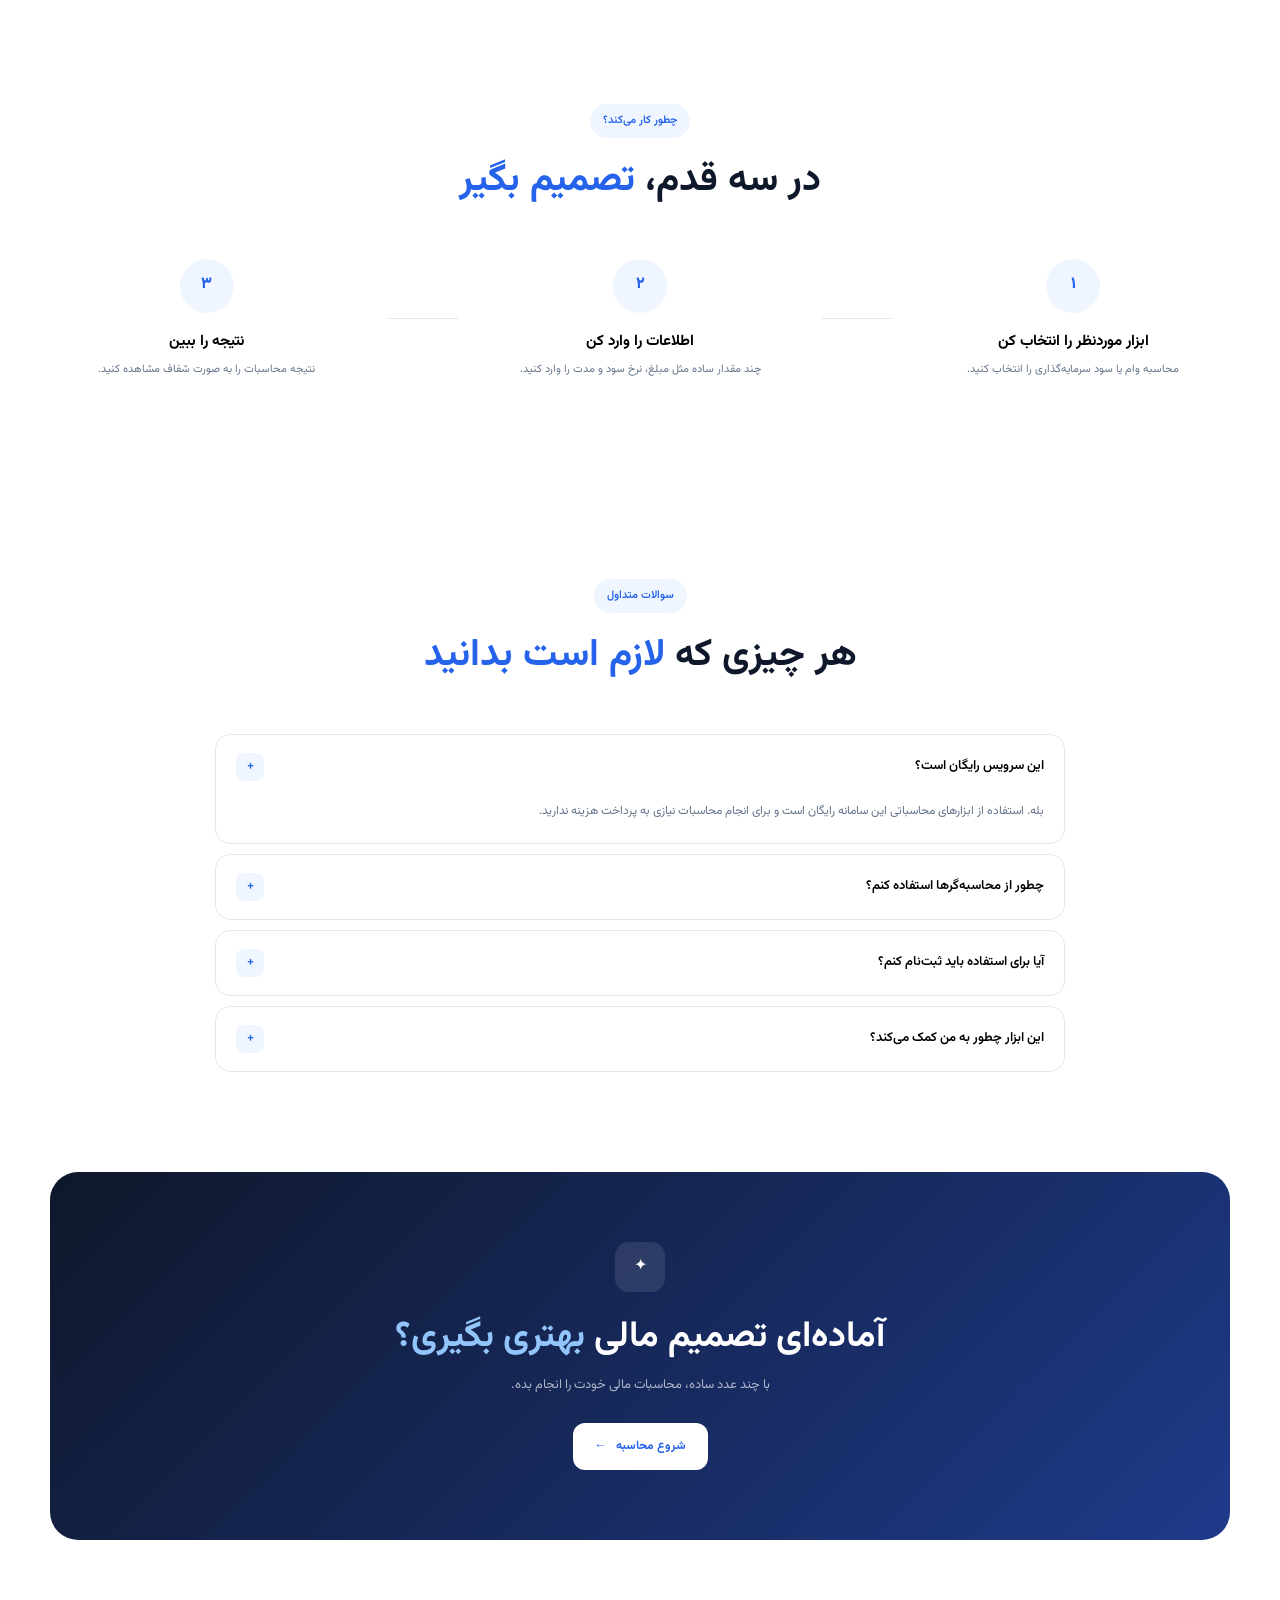
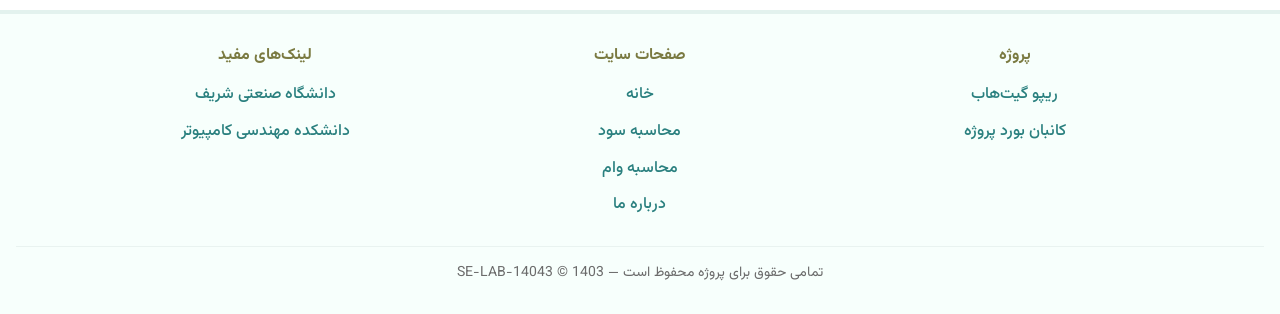
==== commit ef4fbb84: "added footer to site" ====
--- a/src/index.html
+++ b/src/index.html
@@ -54,6 +54,8 @@
             rel="stylesheet"
             href="styles/responsive.css"
     >
+
+        <link rel="stylesheet" href="styles/footer.css">
 
 
     <!-- Navbar -->
@@ -757,6 +759,40 @@
 </main>
 
 
+<!-- Footer -->
+<footer class="site-footer">
+    <div class="footer-container">
+        <div class="col project-links">
+            <h4>پروژه</h4>
+            <ul>
+                <li><a href="https://github.com/SE-LAB-14043/AZ1-repo" target="_blank">ریپو گیت‌هاب</a></li>
+                <li><a href="https://github.com/orgs/SE-LAB-14043/projects/1" target="_blank">کانبان بورد پروژه</a></li>
+            </ul>
+        </div>
+
+        <div class="col site-links">
+            <h4>صفحات سایت</h4>
+            <ul>
+                <li><a href="index.html">خانه</a></li>
+                <li><a href="pages/profit.html">محاسبه سود</a></li>
+                <li><a href="pages/loan.html">محاسبه وام</a></li>
+                <li><a href="pages/about.html">درباره ما</a></li>
+            </ul>
+        </div>
+
+        <div class="col univ-links">
+            <h4>لینک‌های مفید</h4>
+            <ul>
+                <li><a href="https://sharif.edu" target="_blank">دانشگاه صنعتی شریف</a></li>
+                <li><a href="https://cee.sharif.edu" target="_blank">دانشکده مهندسی کامپیوتر</a></li>
+            </ul>
+        </div>
+    </div>
+
+    <div class="bottom">تمامی حقوق برای پروژه محفوظ است — SE-LAB-14043 © 1403</div>
+</footer>
+
+
 <!-- Navbar JS -->
 
 <script
--- a/src/styles/variables.css
+++ b/src/styles/variables.css
@@ -0,0 +1,34 @@
+:root {
+    --primary: #2563eb;
+    --primary-dark: #1d4ed8;
+    --primary-light: #eff6ff;
+
+    --secondary: #10b981;
+    --secondary-light: #ecfdf5;
+
+    --background: #f8fafc;
+    --surface: #ffffff;
+
+    --text: #0f172a;
+    --text-secondary: #64748b;
+    --text-muted: #94a3b8;
+
+    --border: #e2e8f0;
+
+    --radius-sm: 10px;
+    --radius-md: 14px;
+    --radius-lg: 20px;
+    --radius-xl: 28px;
+
+    --shadow-sm: 0 2px 8px rgba(15, 23, 42, 0.05);
+    --shadow-md: 0 10px 30px rgba(15, 23, 42, 0.08);
+    --shadow-lg: 0 20px 50px rgba(15, 23, 42, 0.10);
+
+    --container-width: 1180px;
+    --page-padding: 24px;
+
+    --navbar-height: 76px;
+
+    --transition-fast: 0.2s ease;
+    --transition-normal: 0.3s ease;
+}
--- a/src/styles/global.css
+++ b/src/styles/global.css
@@ -0,0 +1,52 @@
+* {
+    margin: 0;
+    padding: 0;
+    box-sizing: border-box;
+}
+
+html {
+    scroll-behavior: smooth;
+}
+
+body {
+    font-family: "Vazirmatn", sans-serif;
+
+    background: var(--color-background);
+    color: var(--color-text);
+
+    line-height: 1.8;
+
+    min-height: 100vh;
+}
+
+a {
+    color: inherit;
+    text-decoration: none;
+}
+
+button {
+    font-family: inherit;
+}
+
+img {
+    max-width: 100%;
+    display: block;
+}
+
+.container {
+    width: min(
+        var(--container-width),
+        calc(100% - 2 * var(--page-padding))
+    );
+
+    margin: 0 auto;
+}
+
+/*
+ * Because the navbar is fixed,
+ * page content needs top spacing.
+ */
+
+.page-content {
+    padding-top: var(--navbar-height);
+}
--- a/src/styles/responsive.css
+++ b/src/styles/responsive.css
@@ -0,0 +1,16 @@
+@media (max-width: 900px) {
+
+    :root {
+        --navbar-height: 70px;
+    }
+
+}
+
+
+@media (max-width: 650px) {
+
+    :root {
+        --page-padding: 14px;
+    }
+
+}
--- a/src/styles/footer.css
+++ b/src/styles/footer.css
@@ -0,0 +1,15 @@
+/* Footer styles */
+footer.site-footer{background:#f7fffc;border-top:4px solid #e3f2ee;padding:28px 16px;margin-top:40px}
+.site-footer .footer-container{max-width:1100px;margin:0 auto;display:flex;gap:24px;align-items:flex-start;justify-content:space-between}
+.site-footer .col{flex:1;text-align:center}
+.site-footer h4{color:#7a7a41;margin-bottom:10px}
+.site-footer ul{list-style:none;padding:0;margin:0}
+.site-footer li{margin:8px 0}
+.site-footer a{color:#2a807f;text-decoration:none;font-weight:500}
+.site-footer a:hover{text-decoration:underline}
+.site-footer .bottom{border-top:1px solid #e9f3f0;margin-top:18px;padding-top:14px;text-align:center;color:#6b6b6b;font-size:14px}
+
+@media (max-width:800px){
+  .site-footer .footer-container{flex-direction:column;align-items:stretch}
+  .site-footer .project-links{text-align:right}
+}
--- a/src/components/navbar/navbar.css
+++ b/src/components/navbar/navbar.css
@@ -0,0 +1,317 @@
+/* =========================
+   NAVBAR
+========================= */
+
+.navbar {
+    position: fixed;
+
+    top: 0;
+    right: 0;
+    left: 0;
+
+    height: var(--navbar-height);
+
+    z-index: 1000;
+
+    background:
+        rgba(255, 255, 255, 0.88);
+
+    backdrop-filter: blur(18px);
+
+    -webkit-backdrop-filter: blur(18px);
+
+    border-bottom:
+        1px solid rgba(226, 232, 240, 0.8);
+}
+
+
+.navbar-container {
+    width: min(
+        var(--container-width),
+        calc(100% - 2 * var(--page-padding))
+    );
+
+    height: 100%;
+
+    margin: 0 auto;
+
+    display: flex;
+
+    align-items: center;
+
+    gap: 30px;
+}
+
+
+/* =========================
+   BRAND
+========================= */
+
+.navbar-brand {
+    display: flex;
+
+    align-items: center;
+
+    gap: 10px;
+
+    flex-shrink: 0;
+}
+
+
+.brand-icon {
+    width: 42px;
+    height: 42px;
+
+    display: flex;
+
+    align-items: center;
+    justify-content: center;
+
+    border-radius: 13px;
+
+    color: white;
+
+    background:
+        linear-gradient(
+            135deg,
+            var(--primary),
+            #0ea5e9
+        );
+
+    font-size: 20px;
+
+    box-shadow:
+        0 8px 20px rgba(37, 99, 235, 0.2);
+}
+
+
+.brand-text strong {
+    display: block;
+
+    font-size: 15px;
+
+    line-height: 1.3;
+
+    font-weight: 800;
+}
+
+
+.brand-text span {
+    display: block;
+
+    color: var(--text-secondary);
+
+    font-size: 9px;
+
+    line-height: 1.3;
+}
+
+
+/* =========================
+   NAVIGATION LINKS
+========================= */
+
+.navbar-links {
+    display: flex;
+
+    align-items: center;
+
+    gap: 5px;
+
+    margin-right: auto;
+    margin-left: auto;
+}
+
+
+.navbar-link {
+    position: relative;
+
+    padding: 8px 16px;
+
+    border-radius: 10px;
+
+    color: var(--text-secondary);
+
+    font-size: 13px;
+
+    font-weight: 500;
+
+    transition:
+        color var(--transition-fast),
+        background var(--transition-fast);
+}
+
+
+.navbar-link:hover {
+    color: var(--primary);
+
+    background: var(--primary-light);
+}
+
+
+.navbar-link.active {
+    color: var(--primary);
+
+    background: var(--primary-light);
+
+    font-weight: 700;
+}
+
+
+/* =========================
+   CTA
+========================= */
+
+.navbar-cta {
+    display: flex;
+
+    align-items: center;
+
+    gap: 8px;
+
+    padding: 10px 17px;
+
+    border-radius: 11px;
+
+    color: white;
+
+    background: var(--primary);
+
+    font-size: 12px;
+
+    font-weight: 600;
+
+    box-shadow:
+        0 7px 18px rgba(37, 99, 235, 0.2);
+
+    transition:
+        transform var(--transition-fast),
+        background var(--transition-fast);
+}
+
+
+.navbar-cta:hover {
+    background: var(--primary-dark);
+
+    transform: translateY(-2px);
+}
+
+
+.navbar-cta span {
+    font-size: 15px;
+}
+
+
+/* =========================
+   MOBILE BUTTON
+========================= */
+
+.navbar-menu-button {
+    display: none;
+
+    width: 42px;
+    height: 42px;
+
+    border: 0;
+
+    border-radius: 11px;
+
+    background: var(--primary-light);
+
+    cursor: pointer;
+
+    flex-direction: column;
+
+    align-items: center;
+
+    justify-content: center;
+
+    gap: 5px;
+}
+
+
+.navbar-menu-button span {
+    width: 19px;
+    height: 2px;
+
+    border-radius: 5px;
+
+    background: var(--primary);
+}
+
+
+/* =========================
+   MOBILE MENU
+========================= */
+
+.mobile-menu {
+    display: none;
+
+    position: absolute;
+
+    top: calc(100% + 8px);
+
+    right: 14px;
+    left: 14px;
+
+    padding: 10px;
+
+    border-radius: 16px;
+
+    background: white;
+
+    border:
+        1px solid var(--border);
+
+    box-shadow: var(--shadow-lg);
+}
+
+
+.mobile-menu.open {
+    display: flex;
+
+    flex-direction: column;
+
+    gap: 4px;
+}
+
+
+.mobile-menu-link {
+    padding: 13px 15px;
+
+    border-radius: 10px;
+
+    color: var(--text-secondary);
+
+    font-size: 13px;
+
+    font-weight: 500;
+}
+
+
+.mobile-menu-link:hover,
+.mobile-menu-link.active {
+    color: var(--primary);
+
+    background: var(--primary-light);
+
+    font-weight: 700;
+}
+
+
+/* =========================
+   RESPONSIVE
+========================= */
+
+@media (max-width: 800px) {
+
+    .navbar-links,
+    .navbar-cta {
+        display: none;
+    }
+
+    .navbar-menu-button {
+        display: flex;
+    }
+
+}
